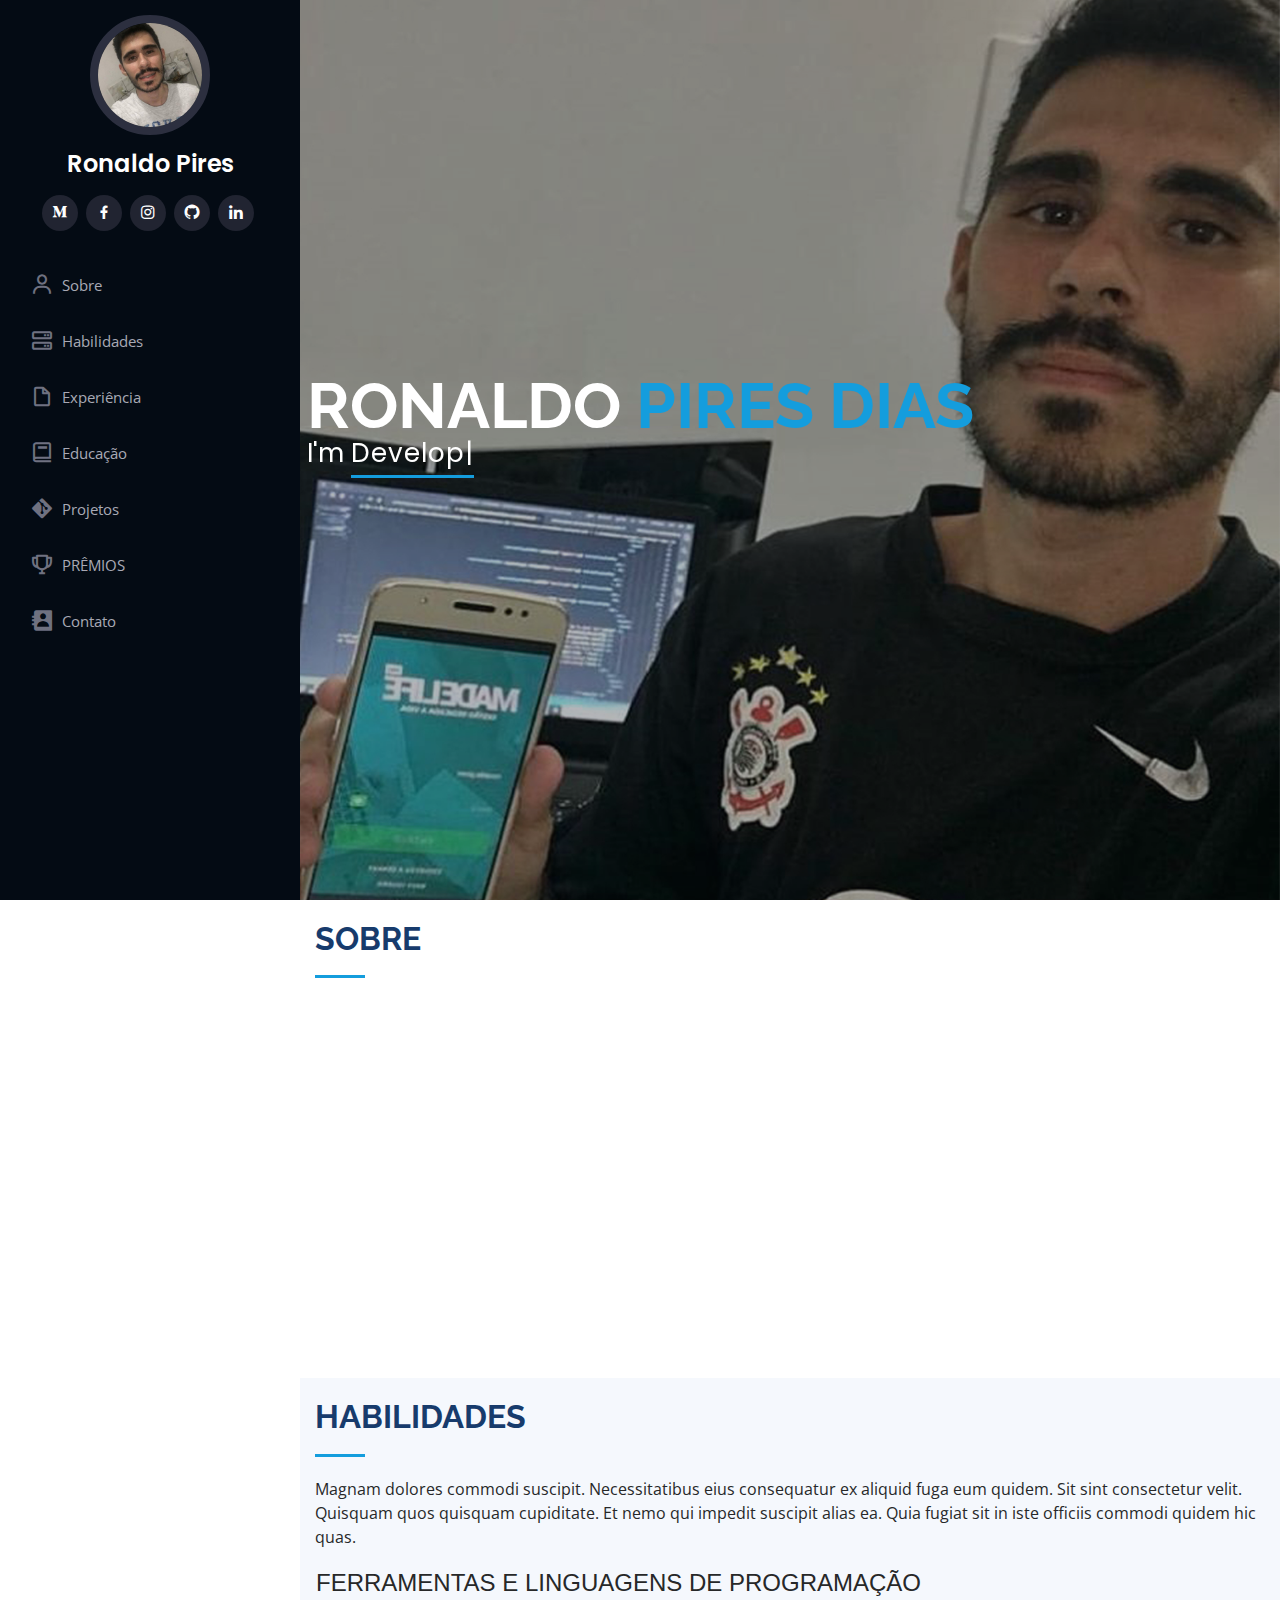
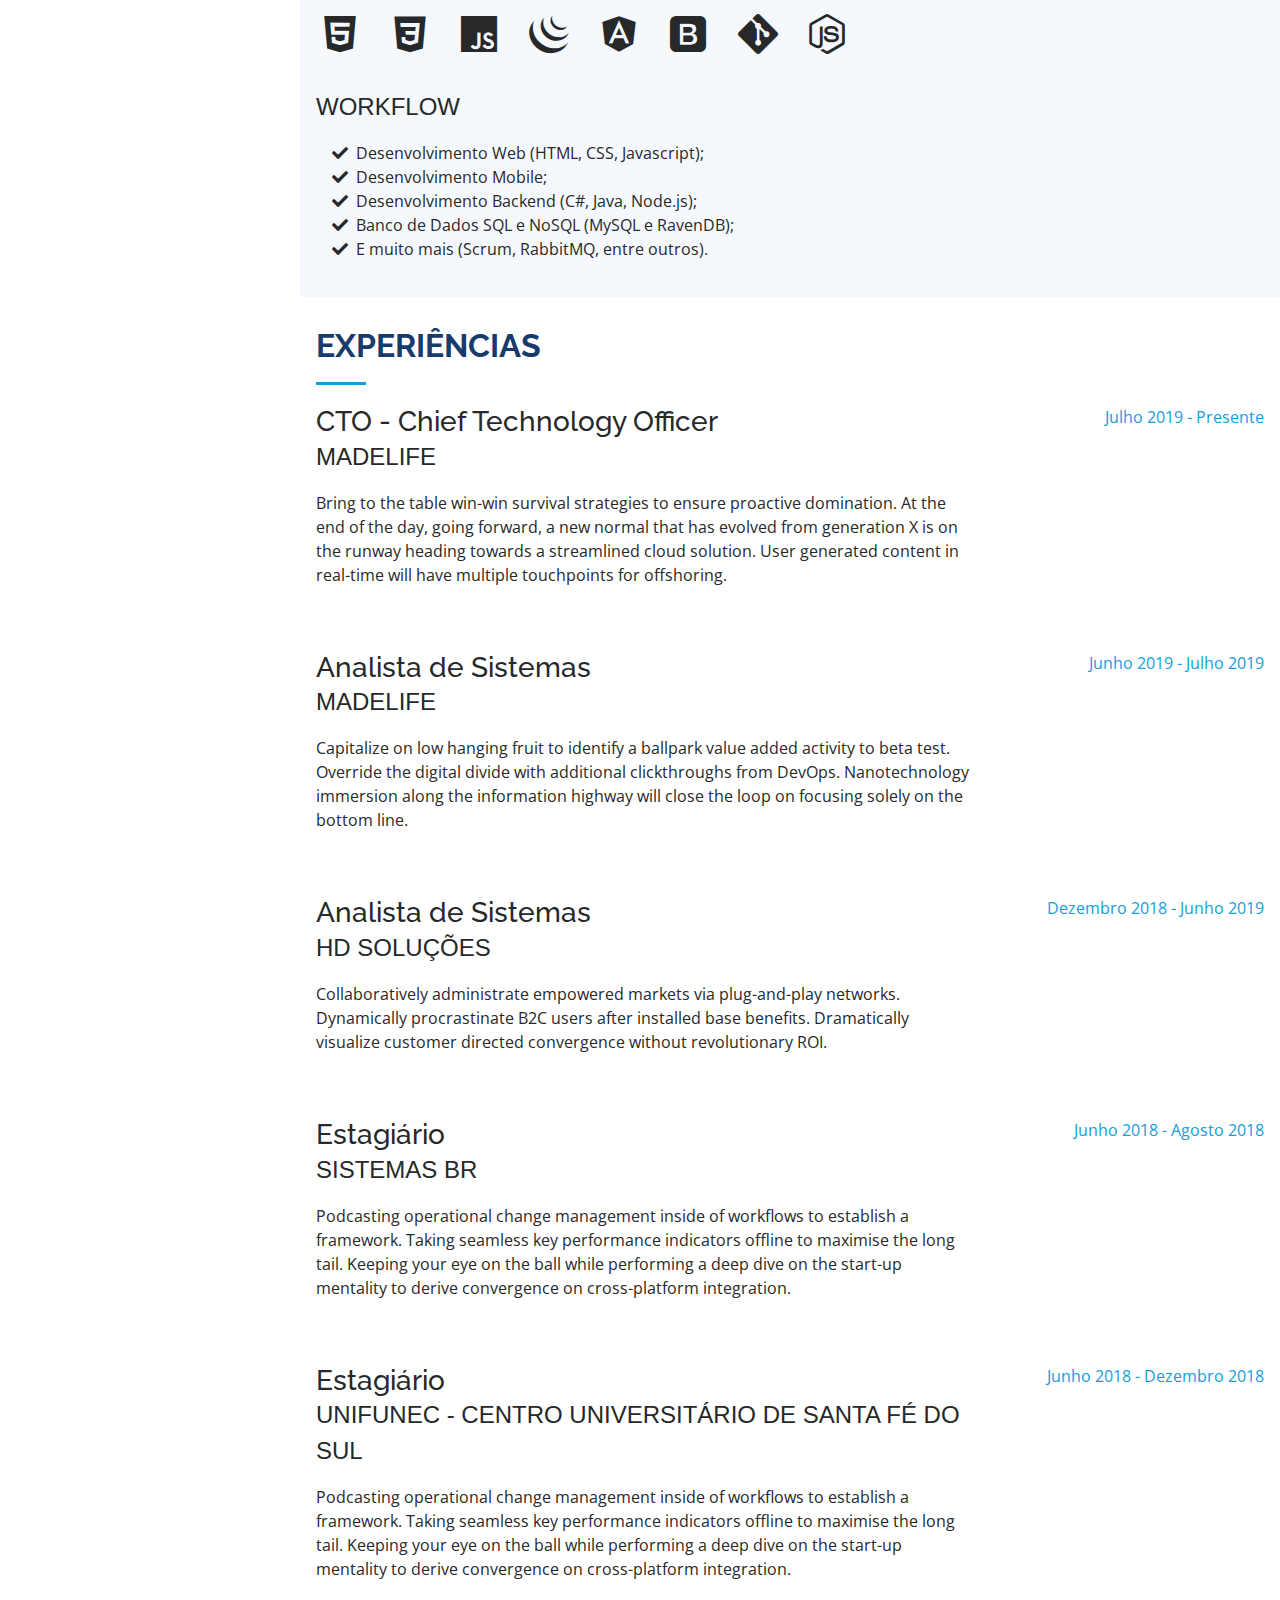
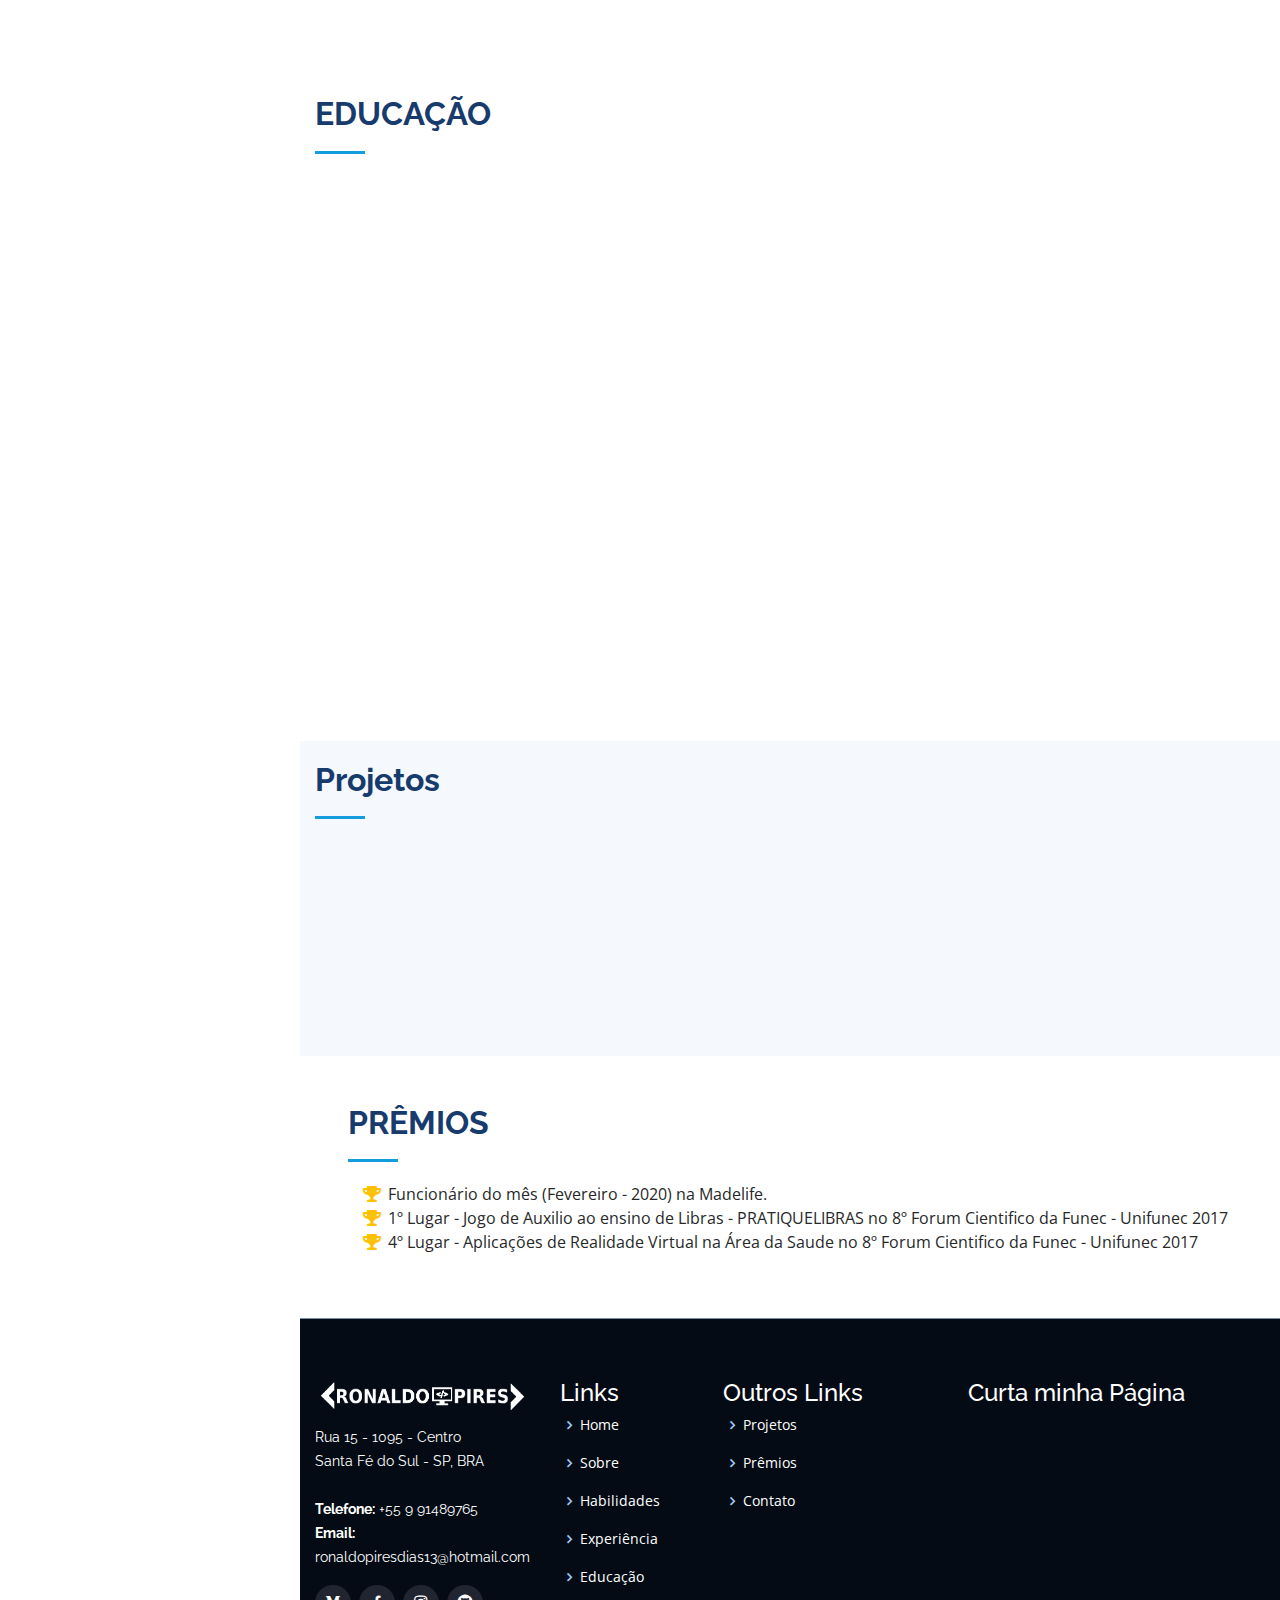
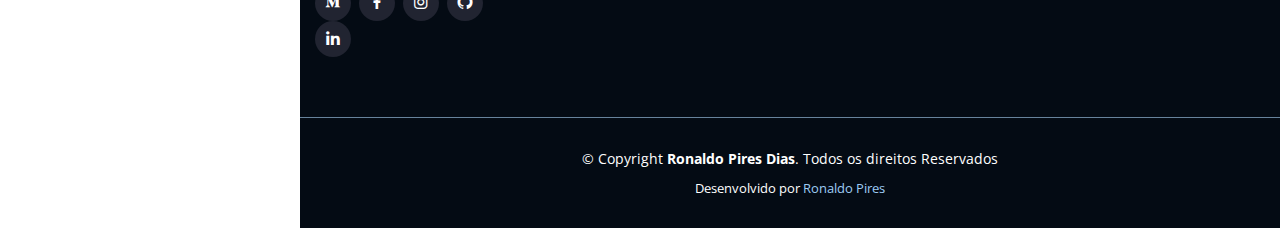
==== index.html @ 18f39ecc "melhorias" ====
<!DOCTYPE html>
<html lang="pt-BR">

<head>
  <meta charset="utf-8">
  <meta content="width=device-width, initial-scale=1.0" name="viewport">
  <title>Portfolio - Ronaldo Pires Dias</title>
  <meta content="Portfolio - Ronaldo Pires Dias" name="descriptison">
  <meta content="" name="keywords">
  <link href="img/favicon.png" rel="icon">
  <link href="img/apple-touch-icon.png" rel="apple-touch-icon">

  <link
    href="https://fonts.googleapis.com/css?family=Open+Sans:300,300i,400,400i,600,600i,700,700i|Raleway:300,300i,400,400i,500,500i,600,600i,700,700i|Poppins:300,300i,400,400i,500,500i,600,600i,700,700i"
    rel="stylesheet">

  <link href="vendor/bootstrap/css/bootstrap.min.css" rel="stylesheet">
  <link href="vendor/icofont/icofont.min.css" rel="stylesheet">
  <link href="vendor/boxicons/css/boxicons.min.css" rel="stylesheet">
  <link href="vendor/fontawesome-free/css/all.min.css" rel="stylesheet">
  <link href="vendor/venobox/venobox.css" rel="stylesheet">
  <link href="vendor/owl.carousel/owl.carousel.min.css" rel="stylesheet">
  <link href="vendor/aos/aos.css" rel="stylesheet">

  <link href="css/style.css" rel="stylesheet">

</head>

<body>
  <header id="header">
    <div class="d-flex flex-column">
      <div class="profile">
        <img src="img/img-perfil.jpg" alt="" class="img-fluid rounded-circle">
        <h1 class="text-light"><a href="index.html">Ronaldo Pires</a></h1>
        <div class="social-links mt-3 text-center">
          <a href="https://medium.com/@ronaldo.pires" target="_blank" class="twitter"><i class="bx bxl-medium"></i></a>
          <a href="https://www.facebook.com/ronaldo.piresdias.9" target="_blank" class="facebook"><i
              class="bx bxl-facebook"></i></a>
          <a href="https://www.instagram.com/ronaldopiresdias/" target="_blank" class="instagram"><i
              class="bx bxl-instagram"></i></a>
          <a href="https://github.com/ronaldopiresdias13" target="_blank" class="google-plus"><i
              class="bx bxl-github"></i></a>
          <a href="https://www.linkedin.com/in/ronaldo-pires-dias-813a94130" target="_blank" class="linkedin"><i
              class="bx bxl-linkedin"></i></a>
        </div>
      </div>
      <nav class="nav-menu">
        <ul>
          <li><a href="#about"><i class="bx bx-user"></i> <span>Sobre</span></a></li>
          <li><a href="#habilidades"><i class="bx bx-server"></i> Habilidades</a></li>
          <li><a href="#experiencia"><i class="bx bx-file-blank"></i> <span>Experiência</span></a></li>
          <li><a href="#educacao"><i class="bx bx-book"></i> Educação</a></li>
          <li><a href="#projetos"><i class="bx bxl-git"></i> Projetos</a></li>
          <li><a href="#premios"><i class="bx bx-trophy"></i> PRÊMIOS</a></li>
          <li><a href="#contato"><i class="bx bxs-contact"></i> Contato</a></li>
        </ul>
      </nav>
      <button type="button" class="mobile-nav-toggle d-xl-none"><i class="icofont-navigation-menu"></i></button>
    </div>
  </header>

  <div id="hero" class="resume-section d-flex flex-column justify-content-center align-items-center">
    <div class="hero-container" data-aos="fade-in">
      <h1 class="mb-0">RONALDO
        <span class="text-primary">PIRES DIAS</span>
      </h1>
      <p>I'm <span class="typed" data-typed-items="Developer, Freelancer, Fullstack, DBA, Developer Mobile"></span></p>
    </div>
  </div>

  <div id="main">
    <section id="about" class="about">
      <div class="container">

        <div class="section-title">
          <h2>SOBRE</h2>
        </div>
        <div class="row">
          <div class="col-lg-4" data-aos="fade-right">
            <img src="img/img-perfil.jpg" class="img-fluid" alt="">
          </div>
          <div class="col-lg-8 pt-4 pt-lg-0 content" data-aos="fade-left">
            <p class="font-italic">
              Lorem ipsum dolor sit amet, consectetur adipiscing elit, sed do eiusmod tempor incididunt ut labore et
              dolore
              magna aliqua.
            </p>
            <div class="row">
              <div class="col-lg-6">
                <ul>
                  <li><i class="icofont-rounded-right"></i> <strong>Nascimento:</strong> 13 de Agosto de 1997</li>
                  <li><i class="icofont-rounded-right"></i> <strong>Website:</strong> www.ronaldopiresdias.com</li>
                  <li><i class="icofont-rounded-right"></i> <strong>Telefone:</strong> +55 17 99148 9765</li>
                  <li><i class="icofont-rounded-right"></i> <strong>Cidade:</strong> Santa Fé do Sul - SP, Brasil</li>
                </ul>
              </div>
              <div class="col-lg-6">
                <ul>
                  <li><i class="icofont-rounded-right"></i> <strong>Idade:</strong> <span id="idade"></span></li>
                  <li><i class="icofont-rounded-right"></i> <strong>Degree:</strong> Master</li>
                  <li><i class="icofont-rounded-right"></i> <strong>E-mail:</strong> ronaldopires13@hotmail.com</li>
                  <li><i class="icofont-rounded-right"></i> <strong>Freelance:</strong> Available</li>
                </ul>
              </div>
            </div>
            <p>
              Officiis eligendi itaque labore et dolorum mollitia officiis optio vero. Quisquam sunt adipisci omnis et
              ut. Nulla accusantium dolor incidunt officia tempore. Et eius omnis.
              Cupiditate ut dicta maxime officiis quidem quia. Sed et consectetur qui quia repellendus itaque neque.
              Aliquid amet quidem ut quaerat cupiditate. Ab et eum qui repellendus omnis culpa magni laudantium dolores.
            </p>
          </div>
        </div>

      </div>
    </section>

    <section id="habilidades" class="skills section-bg">
      <div class="container">
        <div class="section-title">
          <h2>HABILIDADES</h2>
          <p>Magnam dolores commodi suscipit. Necessitatibus eius consequatur ex aliquid fuga eum quidem. Sit sint
            consectetur velit. Quisquam quos quisquam cupiditate. Et nemo qui impedit suscipit alias ea. Quia fugiat sit
            in iste officiis commodi quidem hic quas.</p>
        </div>
        <div class="row skills-content">
          <div class="resume-section p-3  d-flex align-items-center" id="skills">
            <div class="">
              <div class="subheading">Ferramentas e Linguagens de Programação</div>
              <ul class="list-inline dev-icons">
                <li class="list-inline-item">
                  <i class="bx bxl-html5"></i>
                </li>
                <li class="list-inline-item">
                  <i class="bx bxl-css3"></i>
                </li>
                <li class="list-inline-item">
                  <i class="bx bxl-javascript"></i>
                </li>
                <li class="list-inline-item">
                  <i class="bx bxl-jquery"></i>
                </li>
                <li class="list-inline-item">
                  <i class="bx bxl-angular"></i>
                </li>
                <li class="list-inline-item">
                  <i class="bx bxl-bootstrap"></i>
                </li>
                <li class="list-inline-item">
                  <i class="bx bxl-git"></i>
                </li>
                <li class="list-inline-item">
                  <i class="bx bxl-nodejs"></i>
                </li>
              </ul>

              <div class="subheading mb-3">Workflow</div>
              <ul class="fa-ul mb-0">
                <li>
                  <i class="fa-li fa fa-check"></i>
                  Desenvolvimento Web (HTML, CSS, Javascript);</li>
                <li>
                  <i class="fa-li fa fa-check"></i>
                  Desenvolvimento Mobile;</li>
                <li>
                  <i class="fa-li fa fa-check"></i>
                  Desenvolvimento Backend (C#, Java, Node.js);</li>
                <li>
                  <i class="fa-li fa fa-check"></i>
                  Banco de Dados SQL e NoSQL (MySQL e RavenDB);</li>
                <li>
                  <i class="fa-li fa fa-check"></i>
                  E muito mais (Scrum, RabbitMQ, entre outros).</li>
              </ul>
            </div>
          </div>
        </div>

      </div>
    </section>

    <section class=" resume-section p-3 d-flex justify-content-center" id="experiencia">
      <div class="w-100">
        <div class="section-title">
          <h2>EXPERIÊNCIAS</h2>
        </div>
        <div class="resume-item d-flex flex-column flex-md-row justify-content-between mb-5">
          <div class="resume-content">
            <h3 class="mb-0">CTO - Chief Technology Officer </h3>
            <div class="subheading mb-3">Madelife</div>
            <p>Bring to the table win-win survival strategies to ensure proactive domination. At the end of the day,
              going forward, a new normal that has evolved from generation X is on the runway heading towards a
              streamlined cloud solution. User generated content in real-time will have multiple touchpoints for
              offshoring.</p>
          </div>
          <div class="resume-date text-md-right">
            <span class="text-primary">Julho 2019 - Presente</span>
          </div>
        </div>
        <div class="resume-item d-flex flex-column flex-md-row justify-content-between mb-5">
          <div class="resume-content">
            <h3 class="mb-0">Analista de Sistemas</h3>
            <div class="subheading mb-3">Madelife</div>
            <p>Capitalize on low hanging fruit to identify a ballpark value added activity to beta test. Override the
              digital divide with additional clickthroughs from DevOps. Nanotechnology immersion along the information
              highway will close the loop on focusing solely on the bottom line.</p>
          </div>
          <div class="resume-date text-md-right">
            <span class="text-primary">Junho 2019 - Julho 2019</span>
          </div>
        </div>
        <div class="resume-item d-flex flex-column flex-md-row justify-content-between  mb-5">
          <div class="resume-content">
            <h3 class="mb-0">Analista de Sistemas</h3>
            <div class="subheading mb-3">HD Soluções</div>
            <p>Collaboratively administrate empowered markets via plug-and-play networks. Dynamically procrastinate B2C
              users after installed base benefits. Dramatically visualize customer directed convergence without
              revolutionary ROI.</p>
          </div>
          <div class="resume-date text-md-right">
            <span class="text-primary">Dezembro 2018 - Junho 2019</span>
          </div>
        </div>
        <div class="resume-item d-flex flex-column flex-md-row justify-content-between mb-5">
          <div class="resume-content">
            <h3 class="mb-0">Estagiário</h3>
            <div class="subheading mb-3">Sistemas BR</div>
            <p>Podcasting operational change management inside of workflows to establish a framework. Taking seamless
              key performance indicators offline to maximise the long tail. Keeping your eye on the ball while
              performing a deep dive on the start-up mentality to derive convergence on cross-platform integration.</p>
          </div>
          <div class="resume-date text-md-right">
            <span class="text-primary">Junho 2018 - Agosto 2018</span>
          </div>
        </div>
        <div class="resume-item d-flex flex-column flex-md-row justify-content-between mb-5">
          <div class="resume-content">
            <h3 class="mb-0">Estagiário</h3>
            <div class="subheading mb-3">Unifunec - Centro Universitário de Santa Fé do Sul</div>
            <p>Podcasting operational change management inside of workflows to establish a framework. Taking seamless
              key performance indicators offline to maximise the long tail. Keeping your eye on the ball while
              performing a deep dive on the start-up mentality to derive convergence on cross-platform integration.</p>
          </div>
          <div class="resume-date text-md-right">
            <span class="text-primary">Junho 2018 - Dezembro 2018</span>
          </div>
        </div>
      </div>
    </section>

    <section id="educacao" class="resume">
      <div class="container">

        <div class="section-title">
          <h2>EDUCAÇÃO</h2>
        </div>
        <div class="row">
          <div class="col-lg-12" data-aos="fade-up">
            <div class="resume-item">
              <h4>Pós-Graduação em Desenvolvimento de Software para Web.</h4>
              <h5>2020 - 2021</h5>
              <p><em>Unifunec - Centro Universitário de Santa Fé do Sul.</em></p>
              <p>Quia nobis sequi est occaecati aut. Repudiandae et iusto quae reiciendis et quis Eius vel ratione eius
                unde vitae rerum voluptates asperiores voluptatem Earum molestiae consequatur neque etlon sader mart
                dila</p>
            </div>
            <div class="resume-item">
              <h4>Graduação em Técnologia em Análise e Desenvolvimento de Sistemas</h4>
              <h5>2016 - 2018</h5>
              <p><em>Unifunec - Centro Universitário de Santa Fé do Sul.</em></p>
              <p>Quia nobis sequi est occaecati aut. Repudiandae et iusto quae reiciendis et quis Eius vel ratione eius
                unde vitae rerum voluptates asperiores voluptatem Earum molestiae consequatur neque etlon sader mart
                dila</p>
            </div>
            <div class="resume-item">
              <h4>Ensino Médio</h4>
              <h5>2012 - 2014</h5>
              <p><em>Escola Estadual Jorge Amado</em></p>
              <p>Qui deserunt veniam. Et sed aliquam labore tempore sed quisquam iusto autem sit. Ea vero voluptatum qui
                ut dignissimos deleniti nerada porti sand markend</p>
            </div>
          </div>
          <!-- <div class="col-lg-6" data-aos="fade-up" data-aos-delay="100">
            <h3 class="resume-title">Professional Experience</h3>
            <div class="resume-item">
              <h4>Senior graphic design specialist</h4>
              <h5>2019 - Present</h5>
              <p><em>Experion, New York, NY </em></p>
              <ul>
                <li>Lead in the design, development, and implementation of the graphic, layout, and production
                  communication materials</li>
                <li>Delegate tasks to the 7 members of the design team and provide counsel on all aspects of the
                  project. </li>
                <li>Supervise the assessment of all graphic materials in order to ensure quality and accuracy of the
                  design</li>
                <li>Oversee the efficient use of production project budgets ranging from $2,000 - $25,000</li>
              </ul>
            </div>
            <div class="resume-item">
              <h4>Graphic design specialist</h4>
              <h5>2017 - 2018</h5>
              <p><em>Stepping Stone Advertising, New York, NY</em></p>
              <ul>
                <li>Developed numerous marketing programs (logos, brochures,infographics, presentations, and
                  advertisements).</li>
                <li>Managed up to 5 projects or tasks at a given time while under pressure</li>
                <li>Recommended and consulted with clients on the most appropriate graphic design</li>
                <li>Created 4+ design presentations and proposals a month for clients and account managers</li>
              </ul>
            </div>
          </div> -->
        </div>
      </div>
    </section>

    <section id="projetos" class="portfolio section-bg">
      <div class="container">
        <div class="section-title">
          <h2>Projetos</h2>
        </div>
        <div class="row portfolio-container" data-aos="fade-up" data-aos-delay="100">
          <div class="col-lg-4 col-md-6 portfolio-item filter-app">
            <div class="portfolio-wrap">
              <img src="img/portfolio/projeto-1.jpg" class="img-fluid" alt="">
              <div class="portfolio-links">
                <a href="img/portfolio/projeto-1.jpg" data-gall="portfolioGallery" class="venobox" title="Projeto 1"><i
                    class="bx bx-plus"></i></a>
                <a href="projetos/cartao-credito/index.html" title="More Details"><i class="bx bx-link"></i></a>
              </div>
            </div>
          </div>
        </div>
      </div>
    </section>

    <section id="premios" class="resume p-3 p-lg-5 d-flex align-items-center">
      <div class="w-100">
        <div class="section-title">
          <h2>PRÊMIOS</h2>
        </div>
        <ul class="fa-ul">
          <li>
            <i class="fa-li fa fa-trophy text-warning"></i>
            Funcionário do mês (Fevereiro - 2020) na Madelife.</li>
          <li>
            <i class="fa-li fa fa-trophy text-warning"></i>
            1º Lugar - Jogo de Auxilio ao ensino de Libras - PRATIQUELIBRAS no 8º Forum Cientifico da Funec - Unifunec
            2017</li>
          <li>
            <i class="fa-li fa fa-trophy text-warning"></i>
            4º Lugar - Aplicações de Realidade Virtual na Área da Saude no 8º Forum Cientifico da Funec - Unifunec 2017
          </li>
        </ul>
      </div>
    </section>

    <footer id="footer">
      <div class="footer-top">
        <div class="container">
          <div class="row">
            <div class="col-lg-3 col-md-6 footer-info">
              <img src="img/logo-contorno.png" alt="Logo Ronaldo Pires">
              <p>
                Rua 15 - 1095 - Centro <br>
                Santa Fé do Sul - SP, BRA<br><br>
                <strong>Telefone:</strong> +55 9 91489765<br>
                <strong>Email:</strong> ronaldopiresdias13@hotmail.com<br>
              </p>
              <div class="social-links mt-3">
                <a href="https://medium.com/@ronaldo.pires" target="_blank" class="twitter"><i
                    class="bx bxl-medium"></i></a>
                <a href="https://www.facebook.com/ronaldo.piresdias.9" target="_blank" class="facebook"><i
                    class="bx bxl-facebook"></i></a>
                <a href="https://www.instagram.com/ronaldopiresdias/" target="_blank" class="instagram"><i
                    class="bx bxl-instagram"></i></a>
                <a href="https://github.com/ronaldopiresdias13" target="_blank" class="google-plus"><i
                    class="bx bxl-github"></i></a>
                <a href="https://www.linkedin.com/in/ronaldo-pires-dias-813a94130" target="_blank" class="linkedin"><i
                    class="bx bxl-linkedin"></i></a>
              </div>
            </div>
            <div class="col-lg-2 col-md-6 footer-links">
              <h4>Links</h4>
              <ul>
                <li><i class="bx bx-chevron-right"></i> <a href="#">Home</a></li>
                <li><i class="bx bx-chevron-right"></i> <a href="#">Sobre</a></li>
                <li><i class="bx bx-chevron-right"></i> <a href="#">Habilidades</a></li>
                <li><i class="bx bx-chevron-right"></i> <a href="#">Experiência</a></li>
                <li><i class="bx bx-chevron-right"></i> <a href="#">Educação</a></li>
              </ul>
            </div>
            <div class="col-lg-3 col-md-6 footer-links">
              <h4>Outros Links</h4>
              <ul>
                <li><i class="bx bx-chevron-right"></i> <a href="#">Projetos</a></li>
                <li><i class="bx bx-chevron-right"></i> <a href="#">Prêmios</a></li>
                <li><i class="bx bx-chevron-right"></i> <a href="#">Contato</a></li>
                <!-- <li><i class="bx bx-chevron-right"></i> <a href="#">Marketing</a></li>
                <li><i class="bx bx-chevron-right"></i> <a href="#">Graphic Design</a></li> -->
              </ul>
            </div>

            <div class="col-lg-4 col-md-6 footer-newsletter">
              <h4>Curta minha Página</h4>
              <iframe src="https://www.facebook.com/plugins/page.php?href=https%3A%2F%2Fwww.facebook.com%2Fropiresdiasoficial%2F&tabs&width=340&height=230&small_header=false&adapt_container_width=true&hide_cover=false&show_facepile=true&appId" width="100%" height="230" style="border:none;overflow:hidden" scrolling="no" frameborder="0" allowTransparency="true" allow="encrypted-media"></iframe>
            </div>

          </div>
        </div>
      </div>

      <div class="container">
        <div class="copyright">
          &copy; Copyright <strong><span>Ronaldo Pires Dias</span></strong>. Todos os direitos Reservados
        </div>
        <div class="credits">

          Desenvolvido por <a href="https://www.facebook.com/ropiresdiasoficial">Ronaldo Pires</a>
        </div>
      </div>
    </footer>
  </div>

  <a href="#" class="back-to-top"><i class="icofont-simple-up"></i></a>
  <div id="fb-root"></div>
  <script async defer crossorigin="anonymous"
    src="https://connect.facebook.net/pt_BR/sdk.js#xfbml=1&version=v6.0"></script>
  <script src="vendor/jquery/jquery.min.js"></script>
  <script src="vendor/bootstrap/js/bootstrap.bundle.min.js"></script>
  <script src="vendor/jquery.easing/jquery.easing.min.js"></script>
  <script src="vendor/waypoints/jquery.waypoints.min.js"></script>
  <script src="vendor/counterup/counterup.min.js"></script>
  <script src="vendor/isotope-layout/isotope.pkgd.min.js"></script>
  <script src="vendor/venobox/venobox.min.js"></script>
  <script src="vendor/owl.carousel/owl.carousel.min.js"></script>
  <script src="vendor/typed.js/typed.min.js"></script>
  <script src="vendor/aos/aos.js"></script>


  <script src="js/main.js"></script>

</body>

</html>
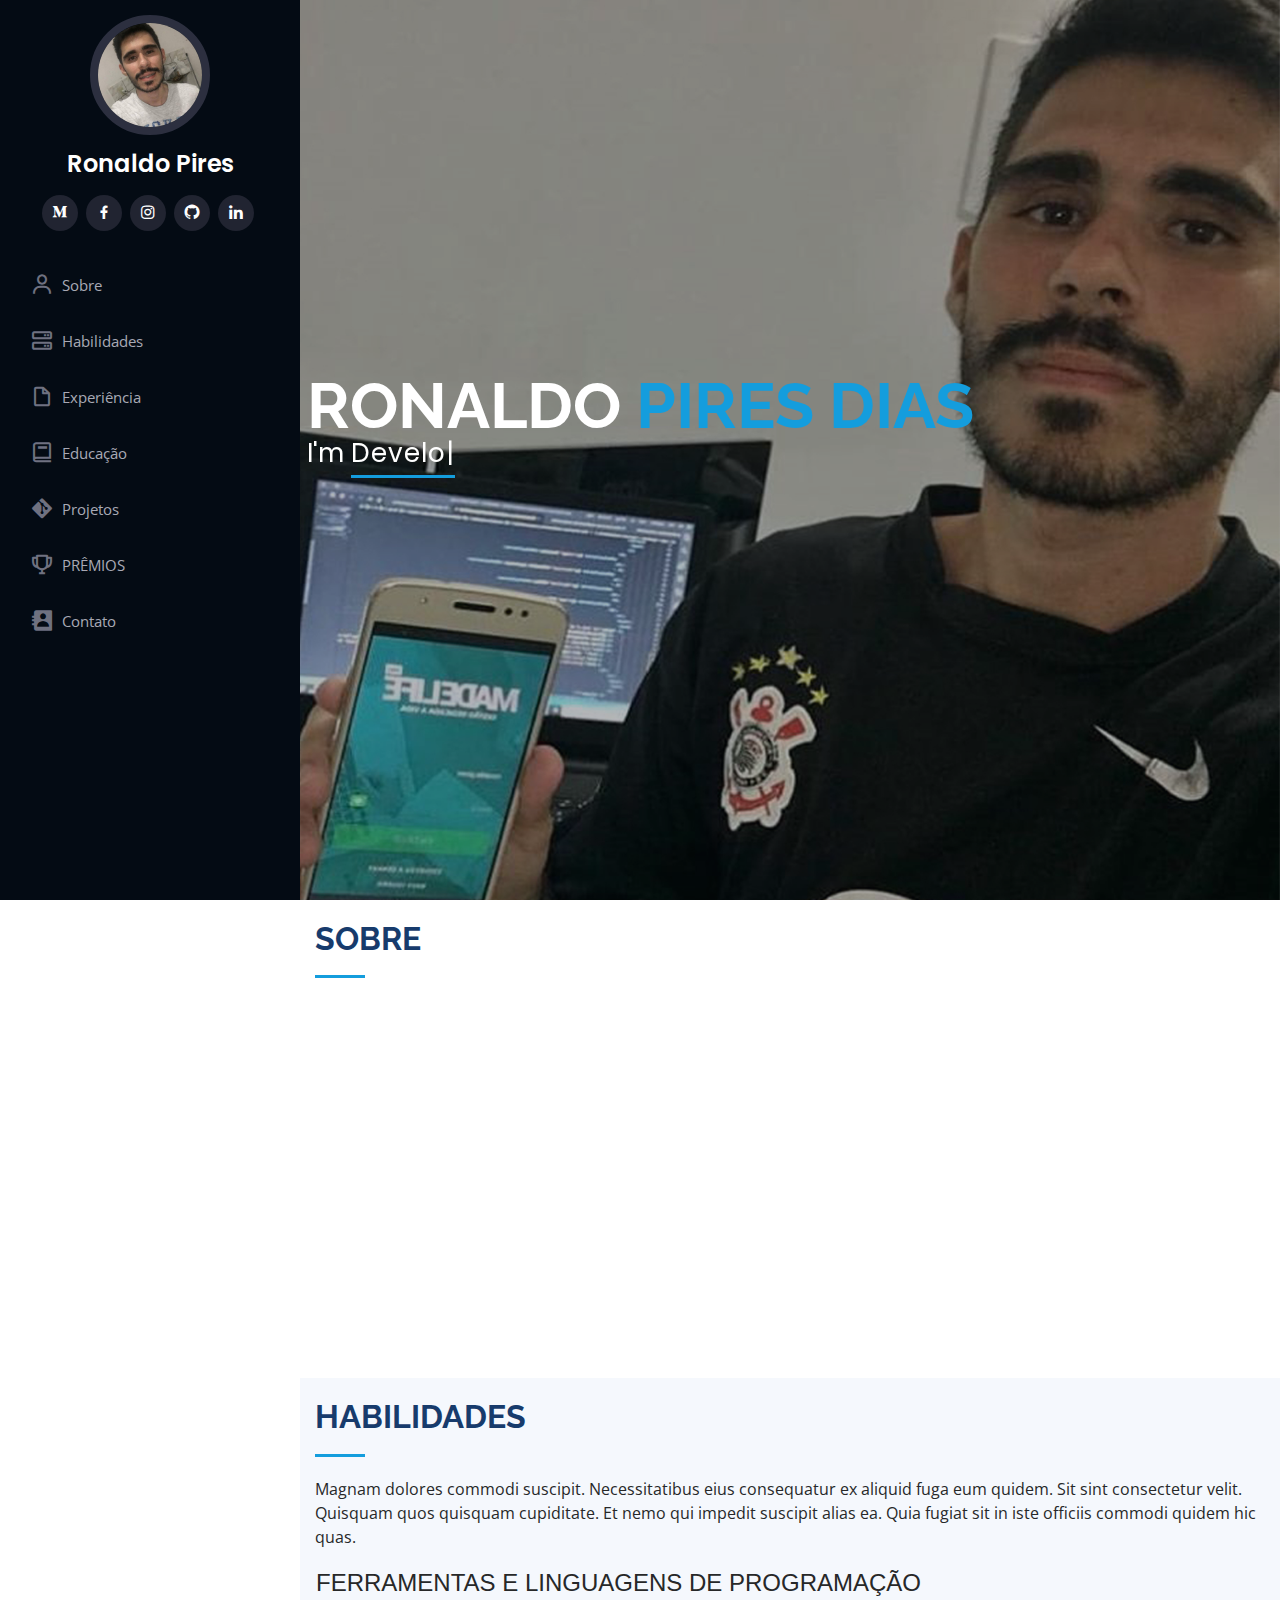
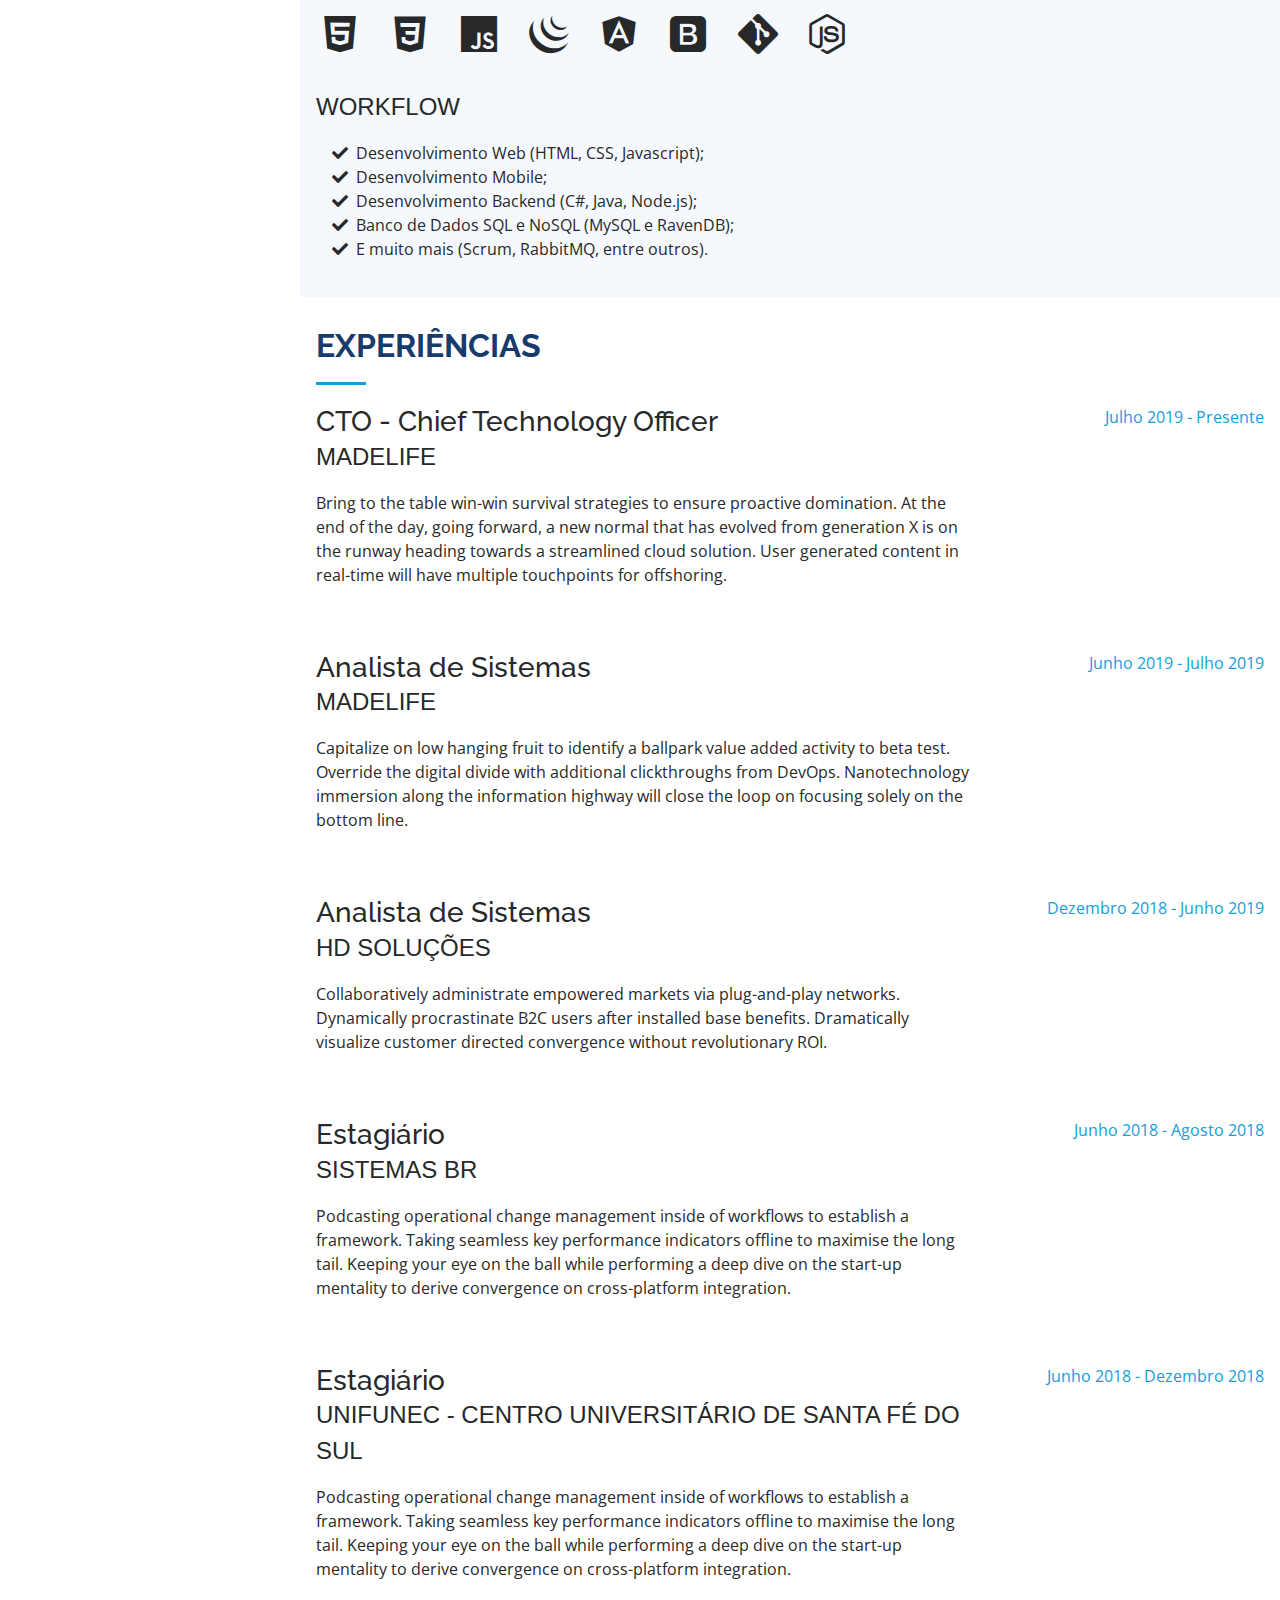
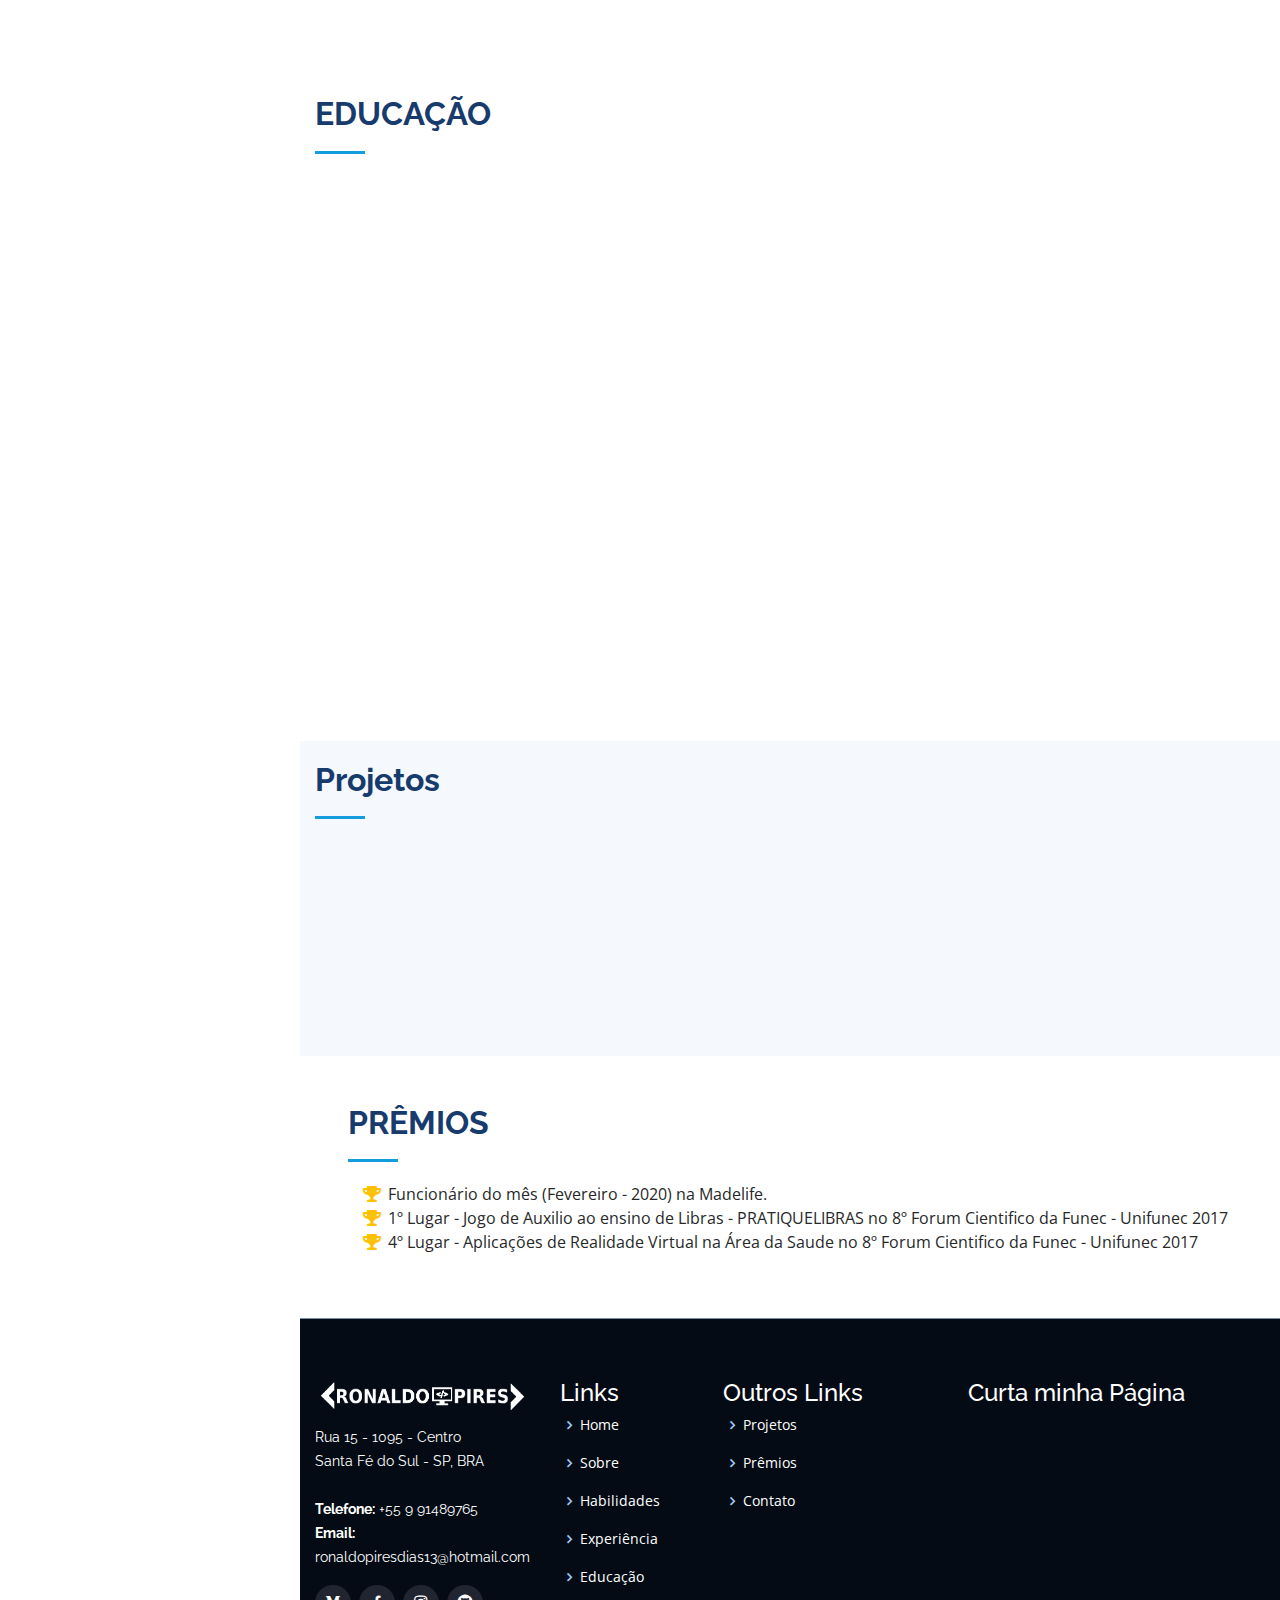
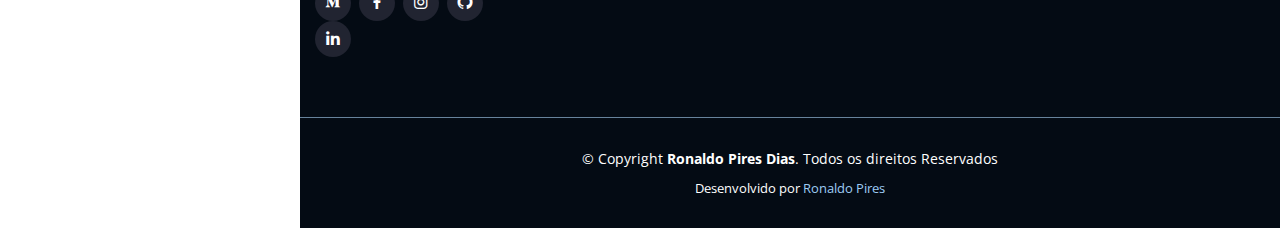
==== commit 191b636b: "atualizações" ====
--- a/index.html
+++ b/index.html
@@ -427,7 +427,6 @@
     src="https://connect.facebook.net/pt_BR/sdk.js#xfbml=1&version=v6.0"></script>
   <script src="vendor/jquery/jquery.min.js"></script>
   <script src="vendor/bootstrap/js/bootstrap.bundle.min.js"></script>
-  <script src="vendor/jquery.easing/jquery.easing.min.js"></script>
   <script src="vendor/waypoints/jquery.waypoints.min.js"></script>
   <script src="vendor/counterup/counterup.min.js"></script>
   <script src="vendor/isotope-layout/isotope.pkgd.min.js"></script>
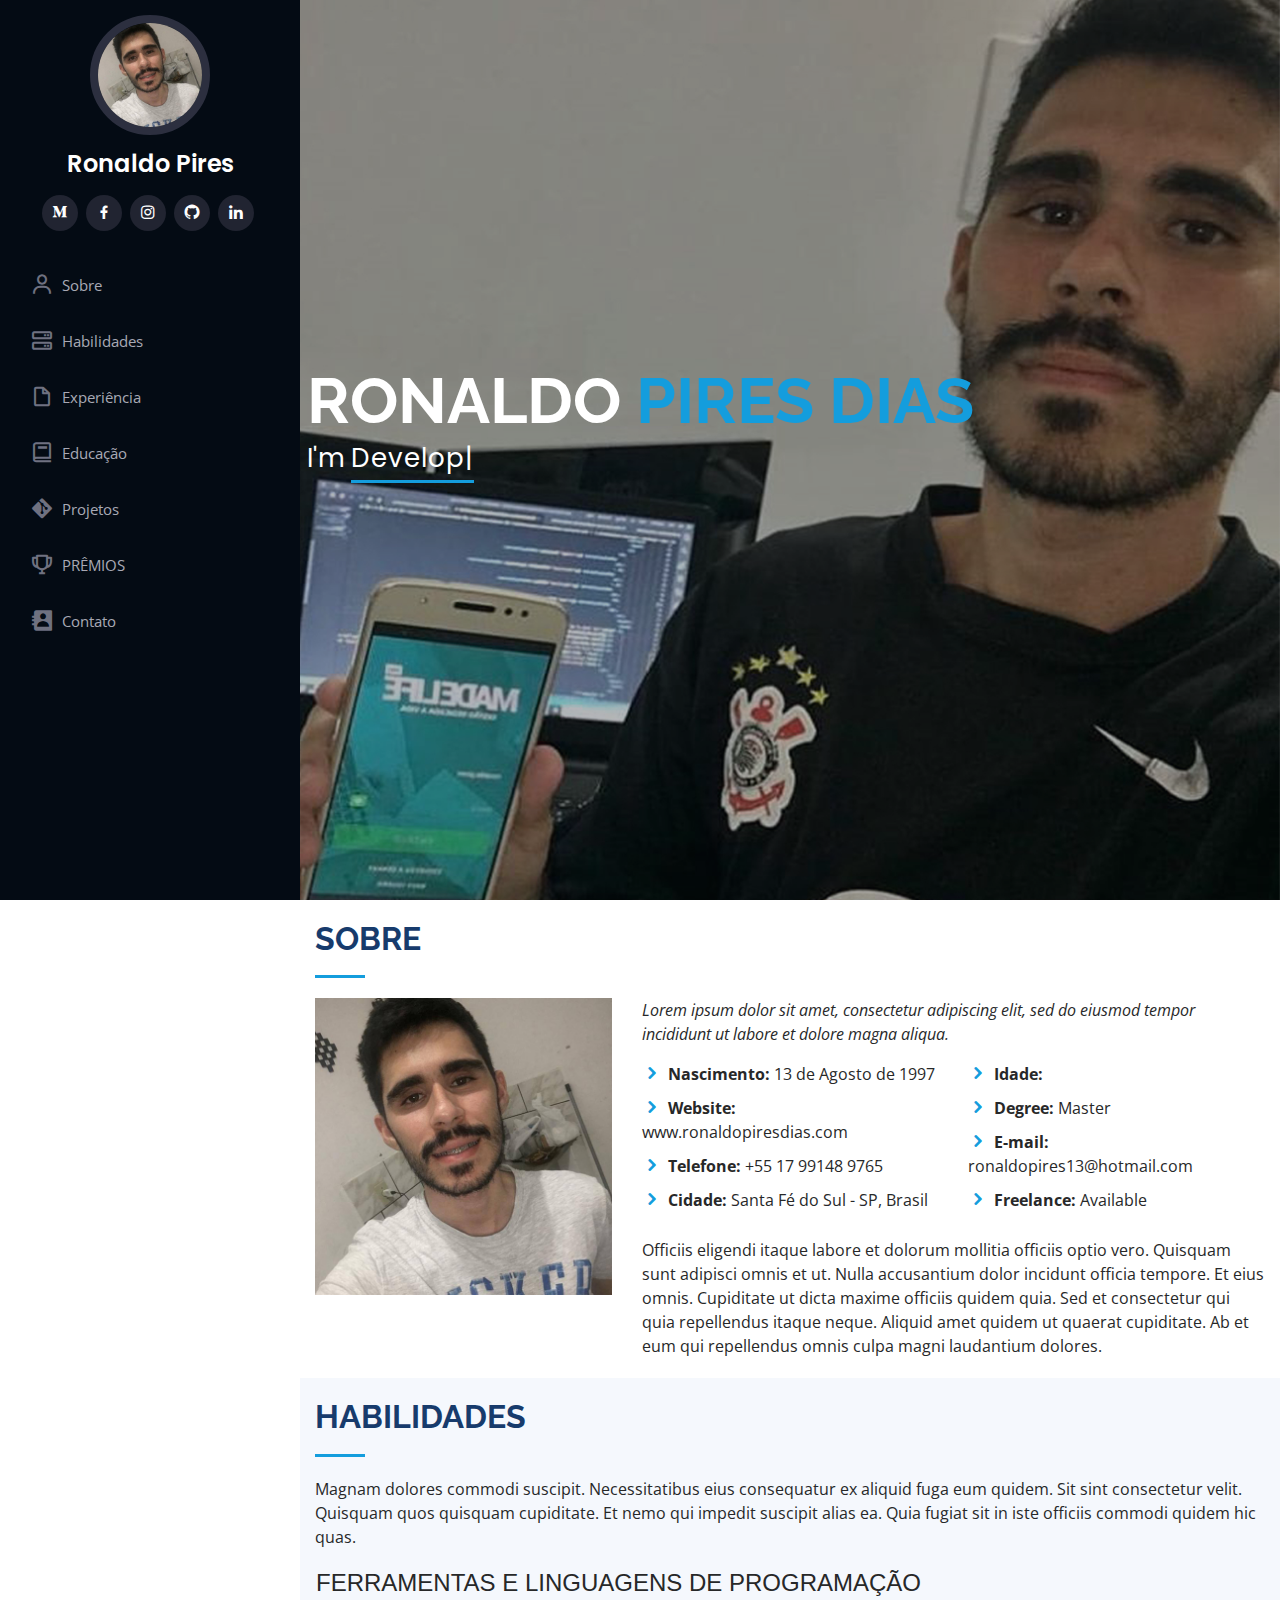
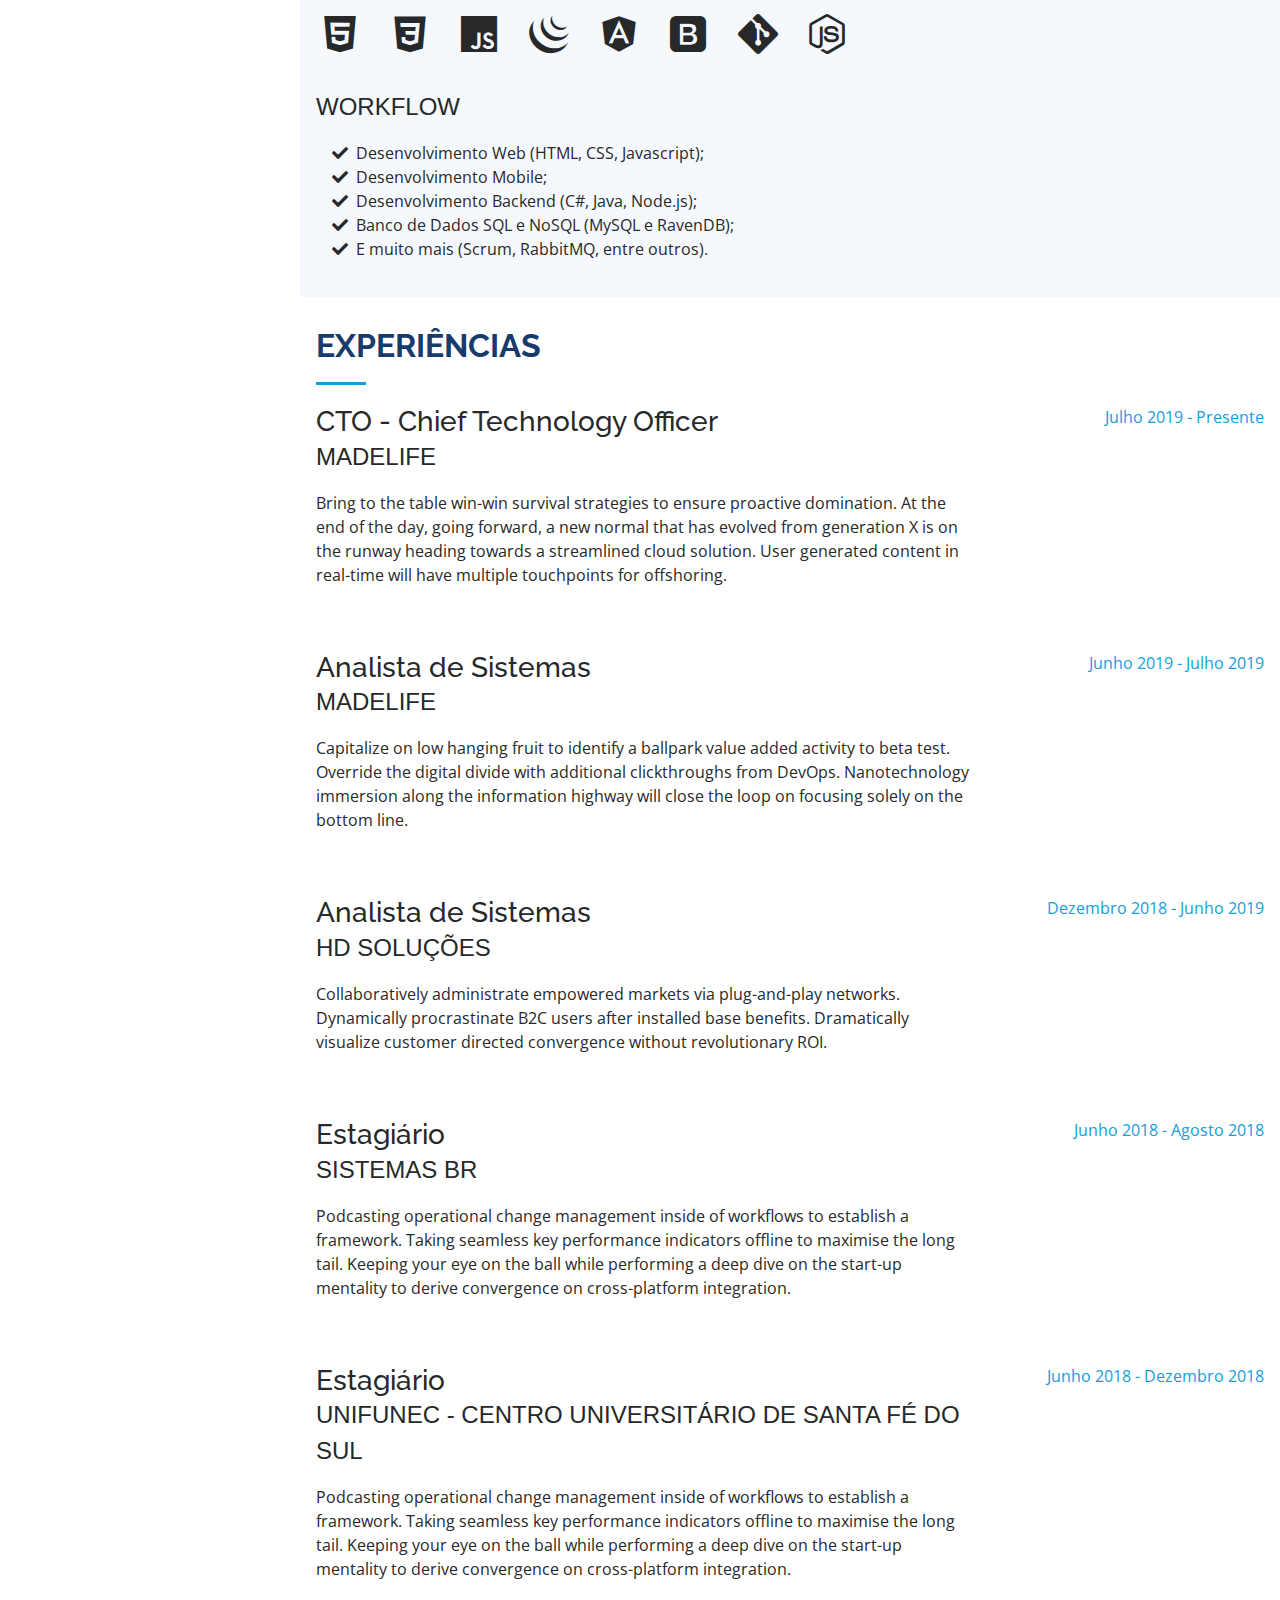
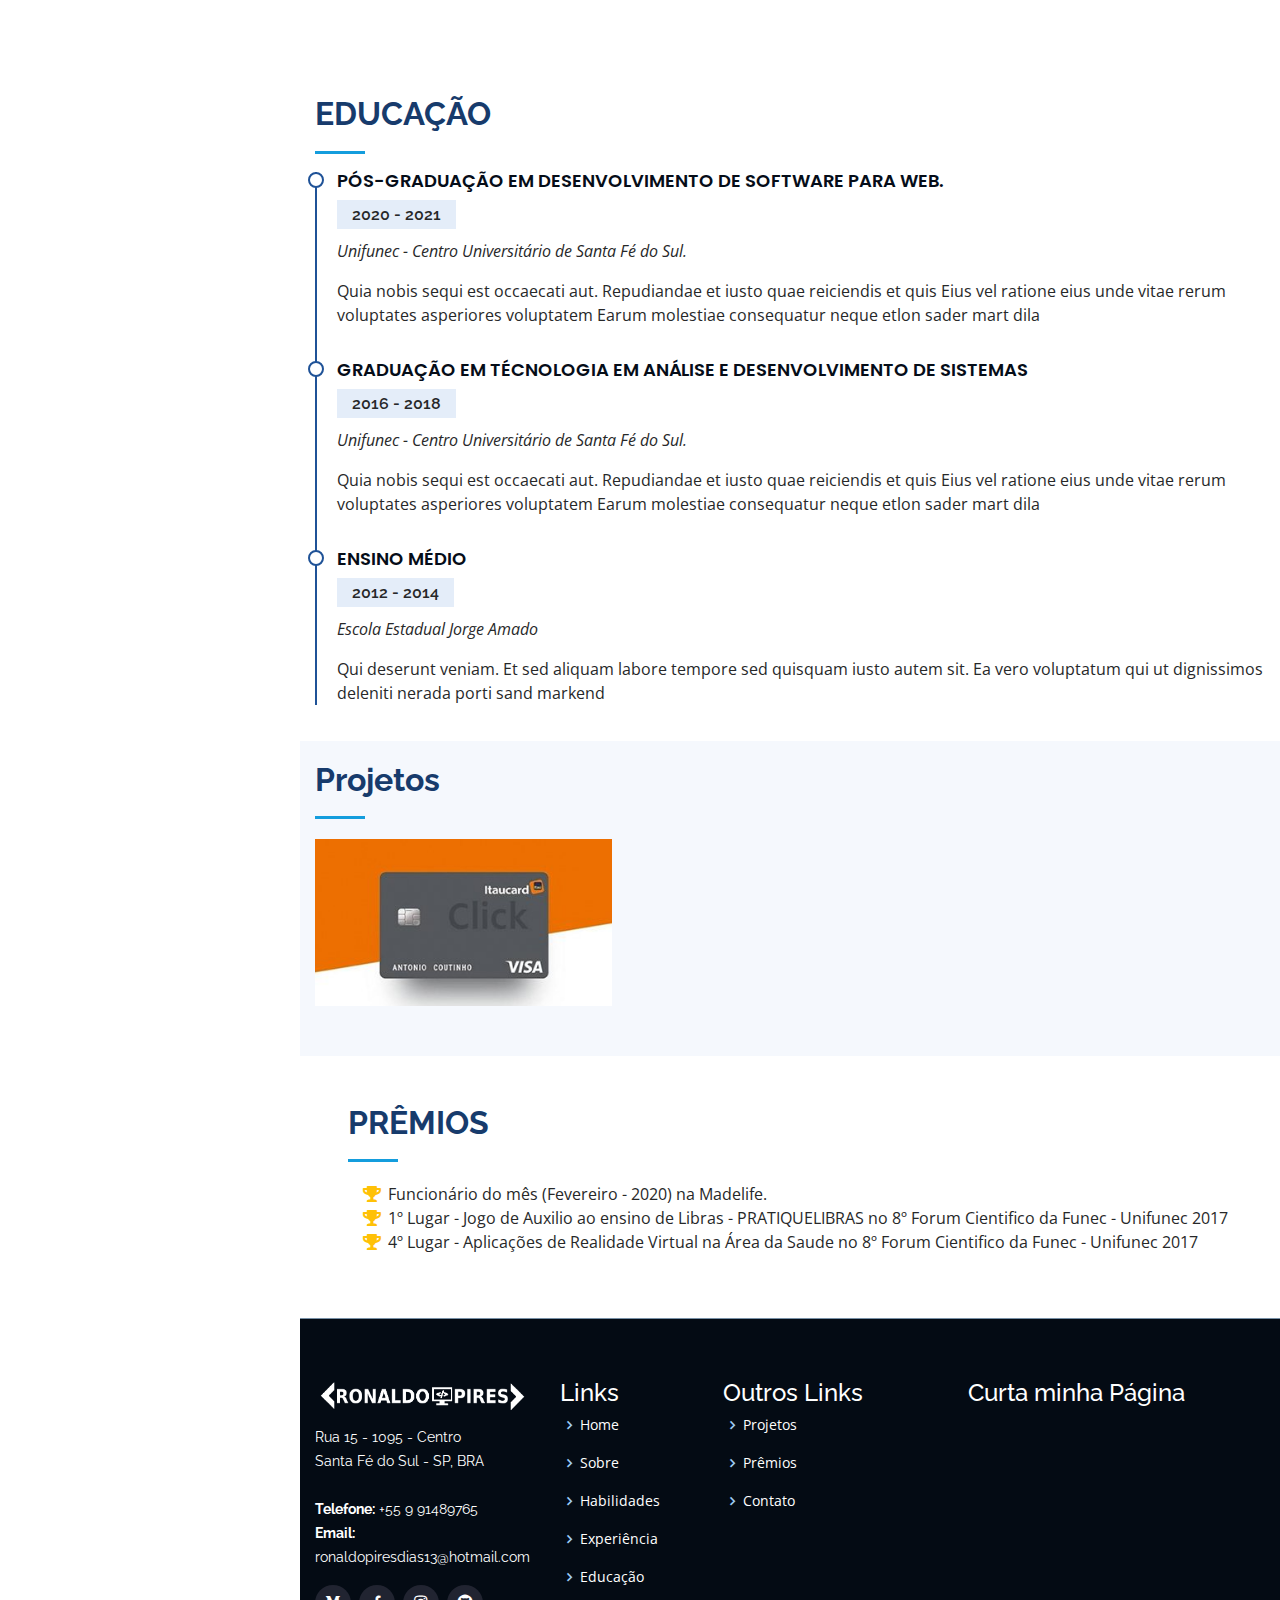
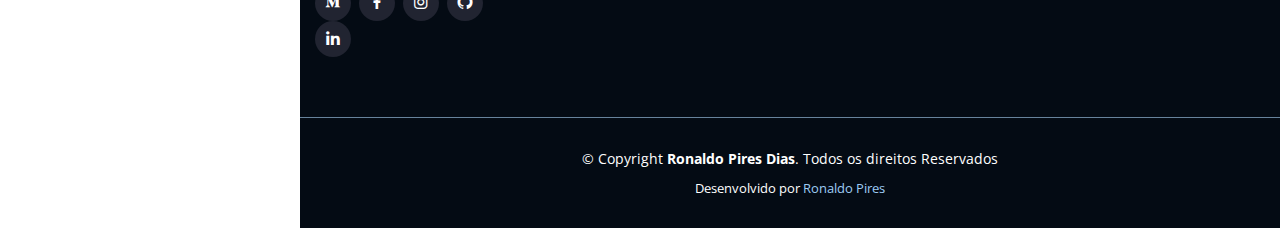
==== commit 669a19cb: "melhorias" ====
--- a/index.html
+++ b/index.html
@@ -20,7 +20,6 @@
   <link href="vendor/fontawesome-free/css/all.min.css" rel="stylesheet">
   <link href="vendor/venobox/venobox.css" rel="stylesheet">
   <link href="vendor/owl.carousel/owl.carousel.min.css" rel="stylesheet">
-  <link href="vendor/aos/aos.css" rel="stylesheet">
 
   <link href="css/style.css" rel="stylesheet">
 
@@ -60,8 +59,8 @@
   </header>
 
   <div id="hero" class="resume-section d-flex flex-column justify-content-center align-items-center">
-    <div class="hero-container" data-aos="fade-in">
-      <h1 class="mb-0">RONALDO
+    <div class="hero-container">
+      <h1 class="">RONALDO
         <span class="text-primary">PIRES DIAS</span>
       </h1>
       <p>I'm <span class="typed" data-typed-items="Developer, Freelancer, Fullstack, DBA, Developer Mobile"></span></p>
@@ -76,10 +75,10 @@
           <h2>SOBRE</h2>
         </div>
         <div class="row">
-          <div class="col-lg-4" data-aos="fade-right">
+          <div class="col-lg-4">
             <img src="img/img-perfil.jpg" class="img-fluid" alt="">
           </div>
-          <div class="col-lg-8 pt-4 pt-lg-0 content" data-aos="fade-left">
+          <div class="col-lg-8 pt-4 pt-lg-0 content">
             <p class="font-italic">
               Lorem ipsum dolor sit amet, consectetur adipiscing elit, sed do eiusmod tempor incididunt ut labore et
               dolore
@@ -255,7 +254,7 @@
           <h2>EDUCAÇÃO</h2>
         </div>
         <div class="row">
-          <div class="col-lg-12" data-aos="fade-up">
+          <div class="col-lg-12">
             <div class="resume-item">
               <h4>Pós-Graduação em Desenvolvimento de Software para Web.</h4>
               <h5>2020 - 2021</h5>
@@ -280,35 +279,6 @@
                 ut dignissimos deleniti nerada porti sand markend</p>
             </div>
           </div>
-          <!-- <div class="col-lg-6" data-aos="fade-up" data-aos-delay="100">
-            <h3 class="resume-title">Professional Experience</h3>
-            <div class="resume-item">
-              <h4>Senior graphic design specialist</h4>
-              <h5>2019 - Present</h5>
-              <p><em>Experion, New York, NY </em></p>
-              <ul>
-                <li>Lead in the design, development, and implementation of the graphic, layout, and production
-                  communication materials</li>
-                <li>Delegate tasks to the 7 members of the design team and provide counsel on all aspects of the
-                  project. </li>
-                <li>Supervise the assessment of all graphic materials in order to ensure quality and accuracy of the
-                  design</li>
-                <li>Oversee the efficient use of production project budgets ranging from $2,000 - $25,000</li>
-              </ul>
-            </div>
-            <div class="resume-item">
-              <h4>Graphic design specialist</h4>
-              <h5>2017 - 2018</h5>
-              <p><em>Stepping Stone Advertising, New York, NY</em></p>
-              <ul>
-                <li>Developed numerous marketing programs (logos, brochures,infographics, presentations, and
-                  advertisements).</li>
-                <li>Managed up to 5 projects or tasks at a given time while under pressure</li>
-                <li>Recommended and consulted with clients on the most appropriate graphic design</li>
-                <li>Created 4+ design presentations and proposals a month for clients and account managers</li>
-              </ul>
-            </div>
-          </div> -->
         </div>
       </div>
     </section>
@@ -318,7 +288,7 @@
         <div class="section-title">
           <h2>Projetos</h2>
         </div>
-        <div class="row portfolio-container" data-aos="fade-up" data-aos-delay="100">
+        <div class="row portfolio-container">
           <div class="col-lg-4 col-md-6 portfolio-item filter-app">
             <div class="portfolio-wrap">
               <img src="img/portfolio/projeto-1.jpg" class="img-fluid" alt="">
@@ -395,14 +365,15 @@
                 <li><i class="bx bx-chevron-right"></i> <a href="#">Projetos</a></li>
                 <li><i class="bx bx-chevron-right"></i> <a href="#">Prêmios</a></li>
                 <li><i class="bx bx-chevron-right"></i> <a href="#">Contato</a></li>
-                <!-- <li><i class="bx bx-chevron-right"></i> <a href="#">Marketing</a></li>
-                <li><i class="bx bx-chevron-right"></i> <a href="#">Graphic Design</a></li> -->
               </ul>
             </div>
 
             <div class="col-lg-4 col-md-6 footer-newsletter">
               <h4>Curta minha Página</h4>
-              <iframe src="https://www.facebook.com/plugins/page.php?href=https%3A%2F%2Fwww.facebook.com%2Fropiresdiasoficial%2F&tabs&width=340&height=230&small_header=false&adapt_container_width=true&hide_cover=false&show_facepile=true&appId" width="100%" height="230" style="border:none;overflow:hidden" scrolling="no" frameborder="0" allowTransparency="true" allow="encrypted-media"></iframe>
+              <iframe
+                src="https://www.facebook.com/plugins/page.php?href=https%3A%2F%2Fwww.facebook.com%2Fropiresdiasoficial%2F&tabs&width=340&height=230&small_header=false&adapt_container_width=true&hide_cover=false&show_facepile=true&appId"
+                width="100%" height="230" style="border:none;overflow:hidden" scrolling="no" frameborder="0"
+                allowTransparency="true" allow="encrypted-media"></iframe>
             </div>
 
           </div>
@@ -433,11 +404,7 @@
   <script src="vendor/venobox/venobox.min.js"></script>
   <script src="vendor/owl.carousel/owl.carousel.min.js"></script>
   <script src="vendor/typed.js/typed.min.js"></script>
-  <script src="vendor/aos/aos.js"></script>
-
-
   <script src="js/main.js"></script>
-
 </body>
 
 </html>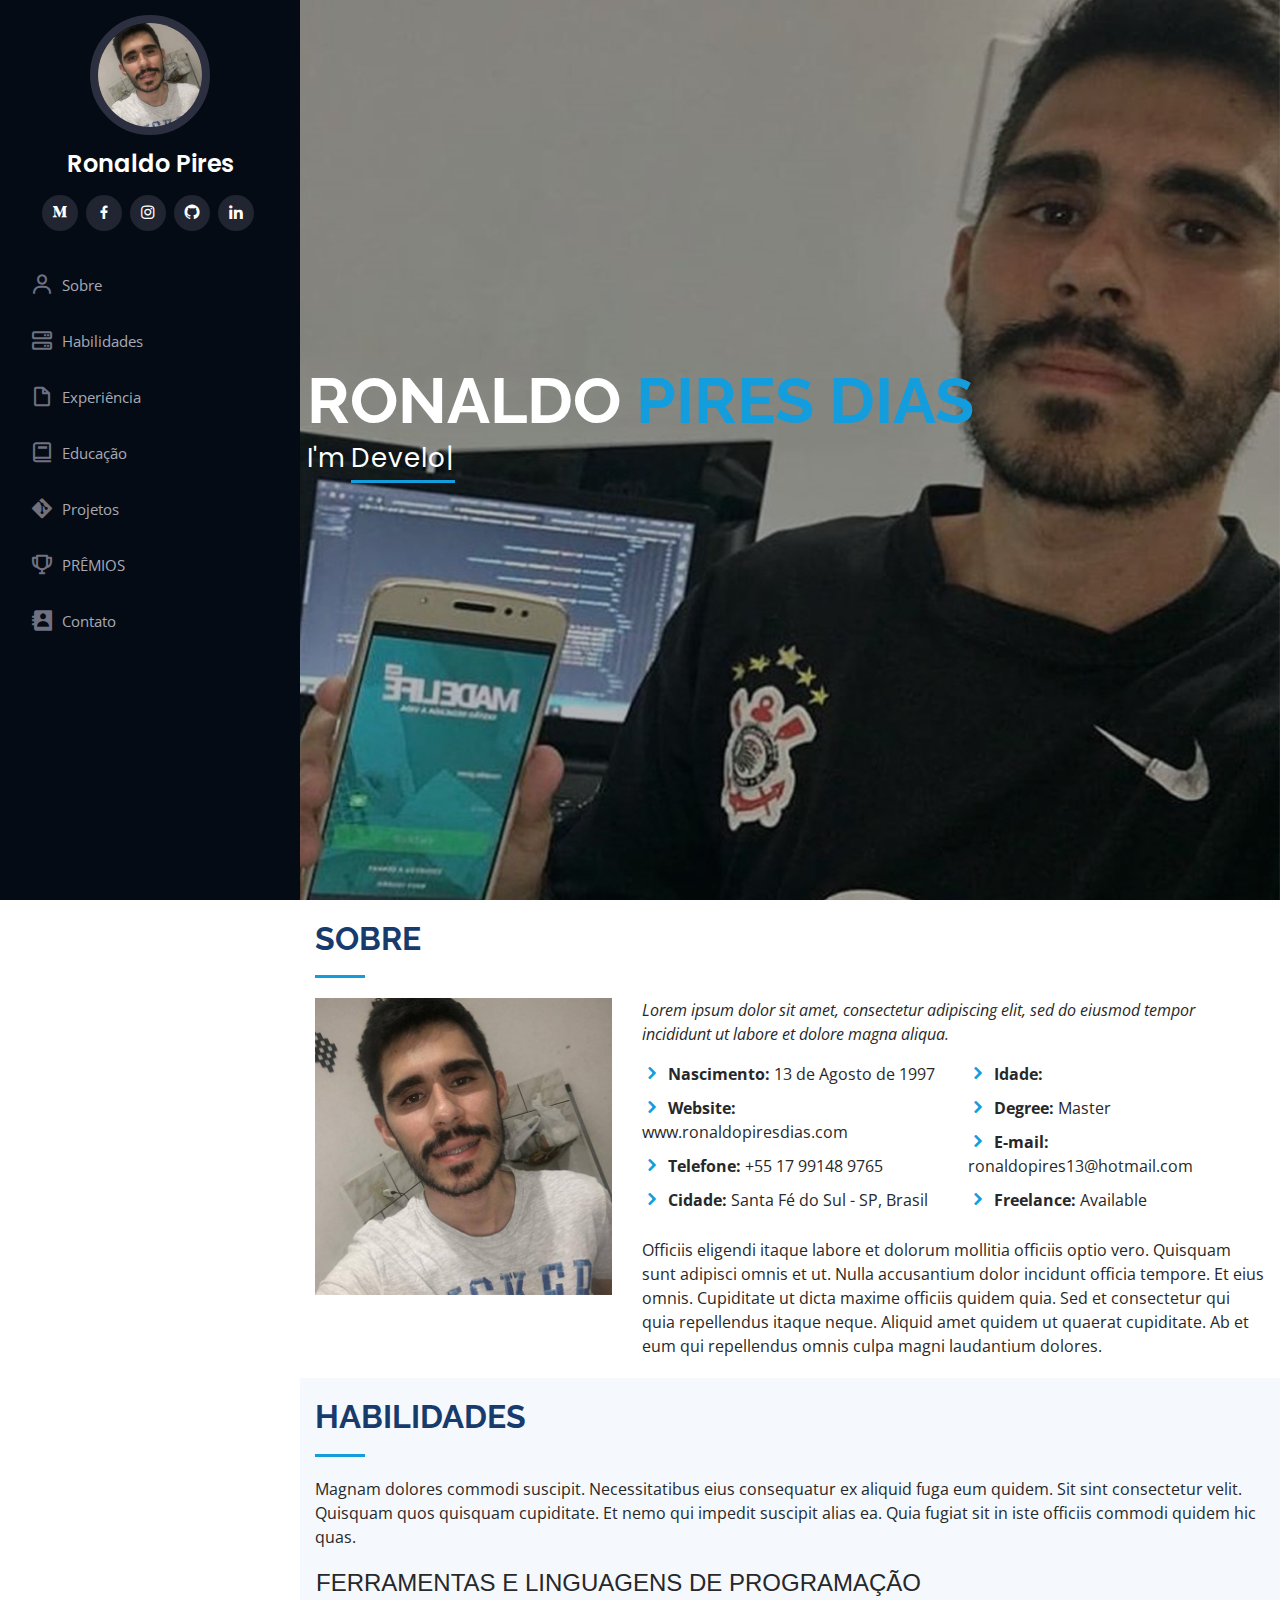
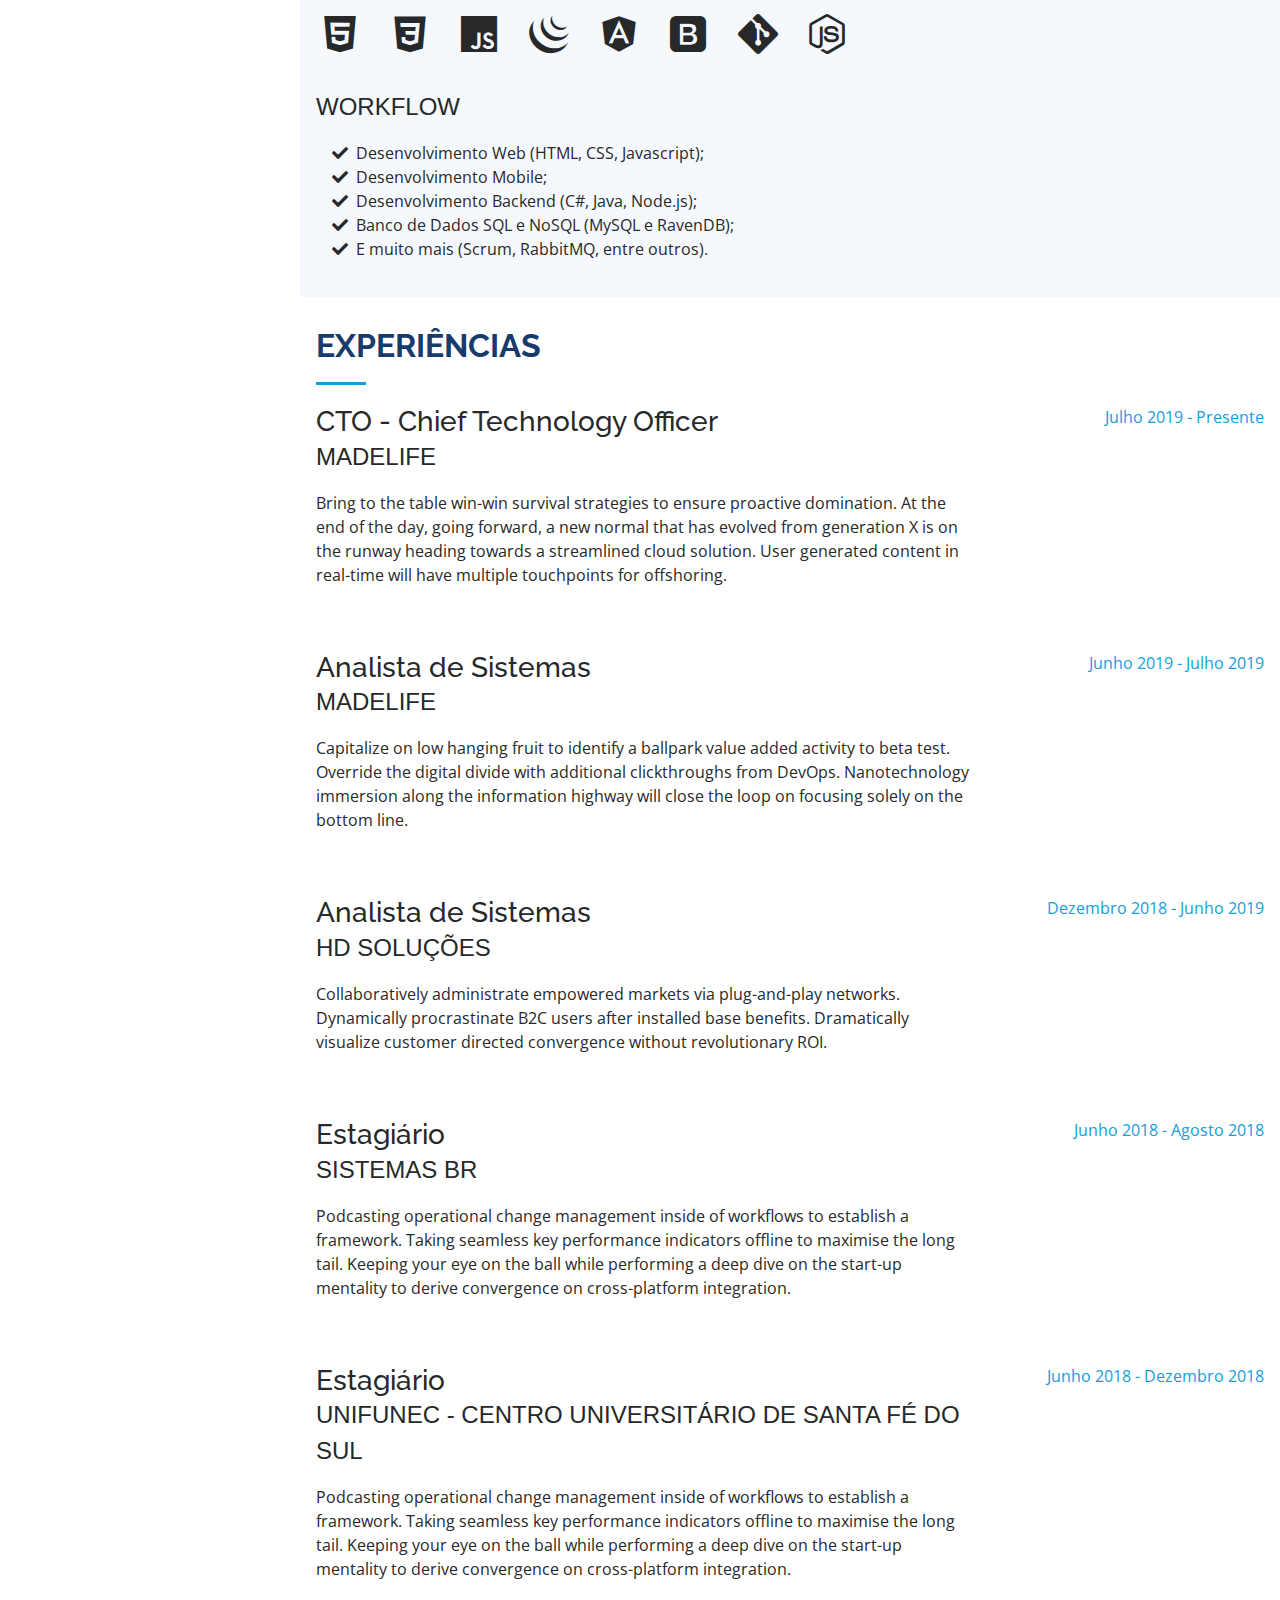
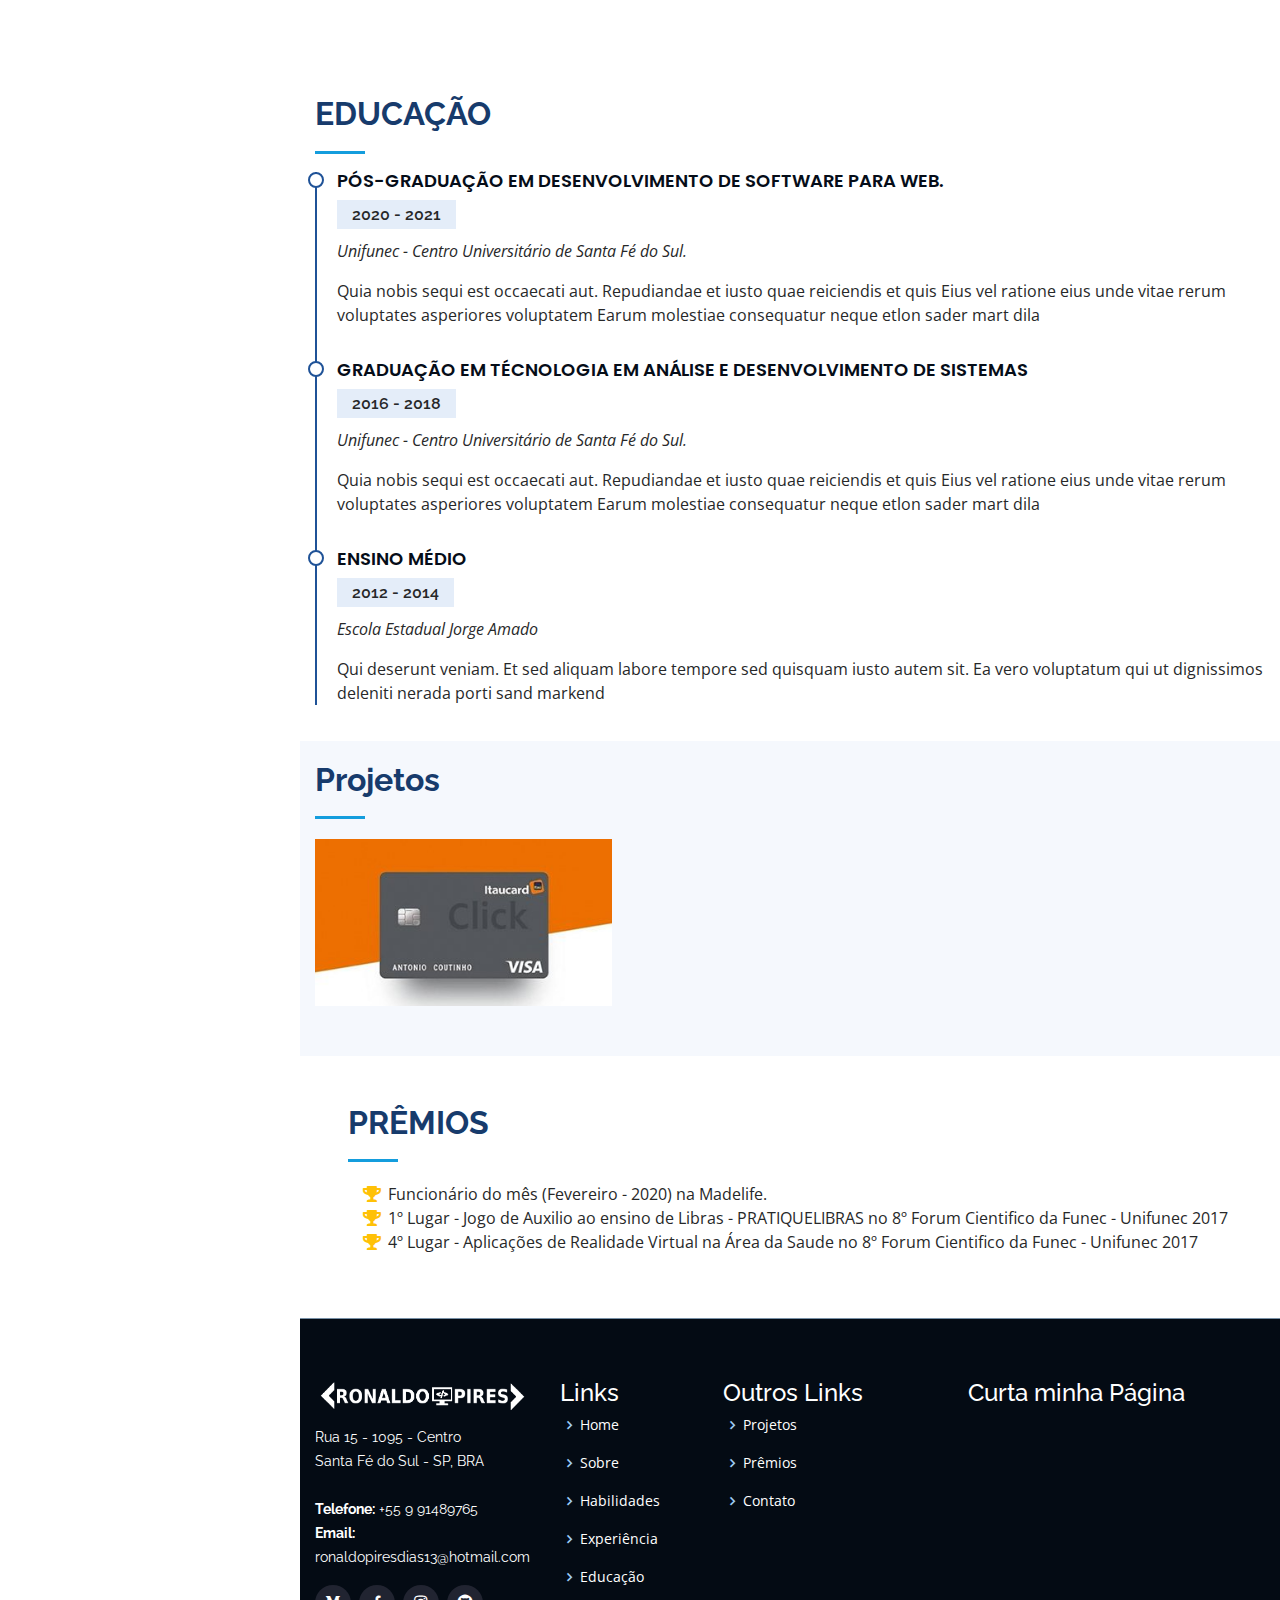
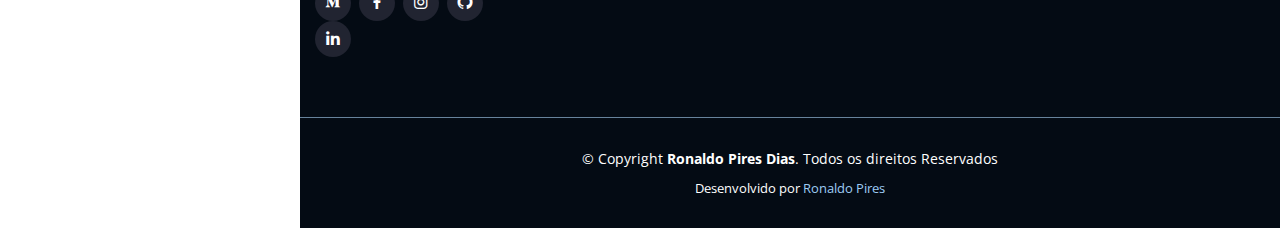
==== commit b3e92141: "excluindo arquivos desnecessarios" ====
--- a/index.html
+++ b/index.html
@@ -18,9 +18,6 @@
   <link href="vendor/icofont/icofont.min.css" rel="stylesheet">
   <link href="vendor/boxicons/css/boxicons.min.css" rel="stylesheet">
   <link href="vendor/fontawesome-free/css/all.min.css" rel="stylesheet">
-  <link href="vendor/venobox/venobox.css" rel="stylesheet">
-  <link href="vendor/owl.carousel/owl.carousel.min.css" rel="stylesheet">
-
   <link href="css/style.css" rel="stylesheet">
 
 </head>
@@ -398,11 +395,6 @@
     src="https://connect.facebook.net/pt_BR/sdk.js#xfbml=1&version=v6.0"></script>
   <script src="vendor/jquery/jquery.min.js"></script>
   <script src="vendor/bootstrap/js/bootstrap.bundle.min.js"></script>
-  <script src="vendor/waypoints/jquery.waypoints.min.js"></script>
-  <script src="vendor/counterup/counterup.min.js"></script>
-  <script src="vendor/isotope-layout/isotope.pkgd.min.js"></script>
-  <script src="vendor/venobox/venobox.min.js"></script>
-  <script src="vendor/owl.carousel/owl.carousel.min.js"></script>
   <script src="vendor/typed.js/typed.min.js"></script>
   <script src="js/main.js"></script>
 </body>
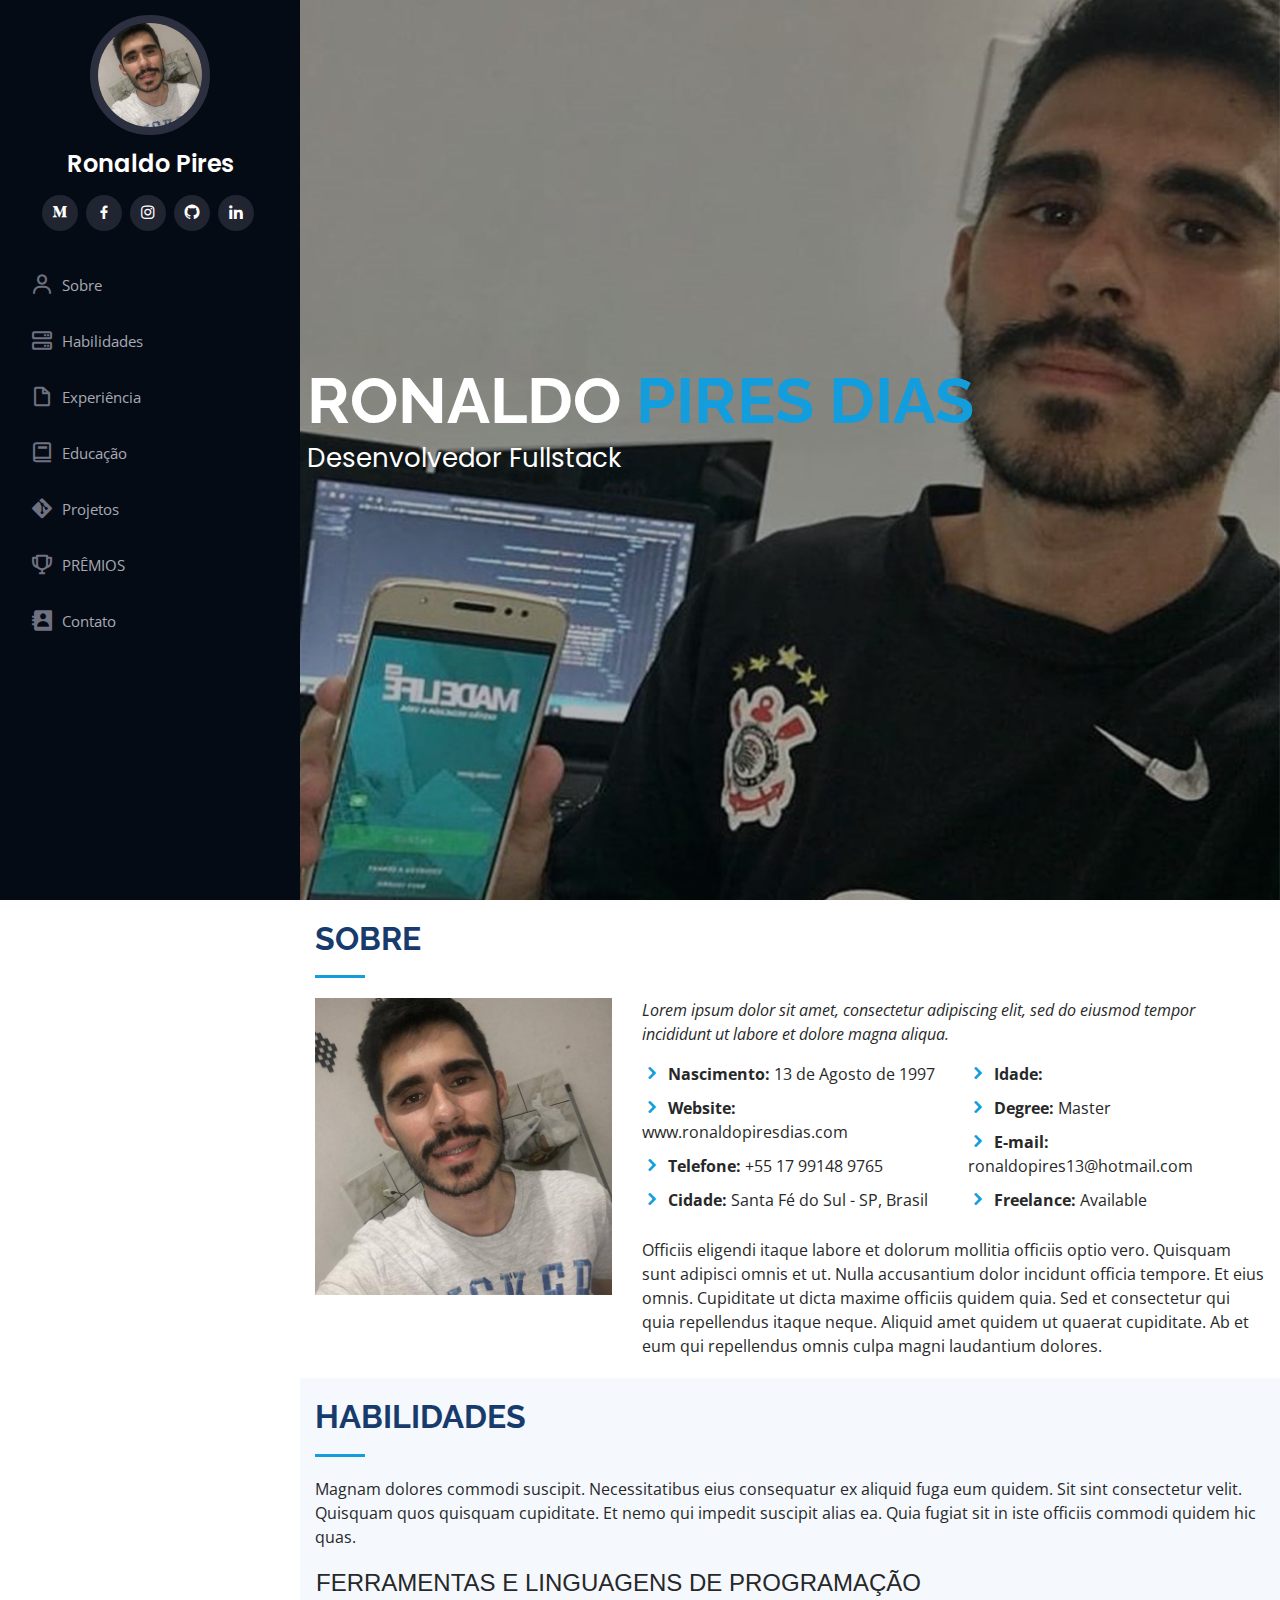
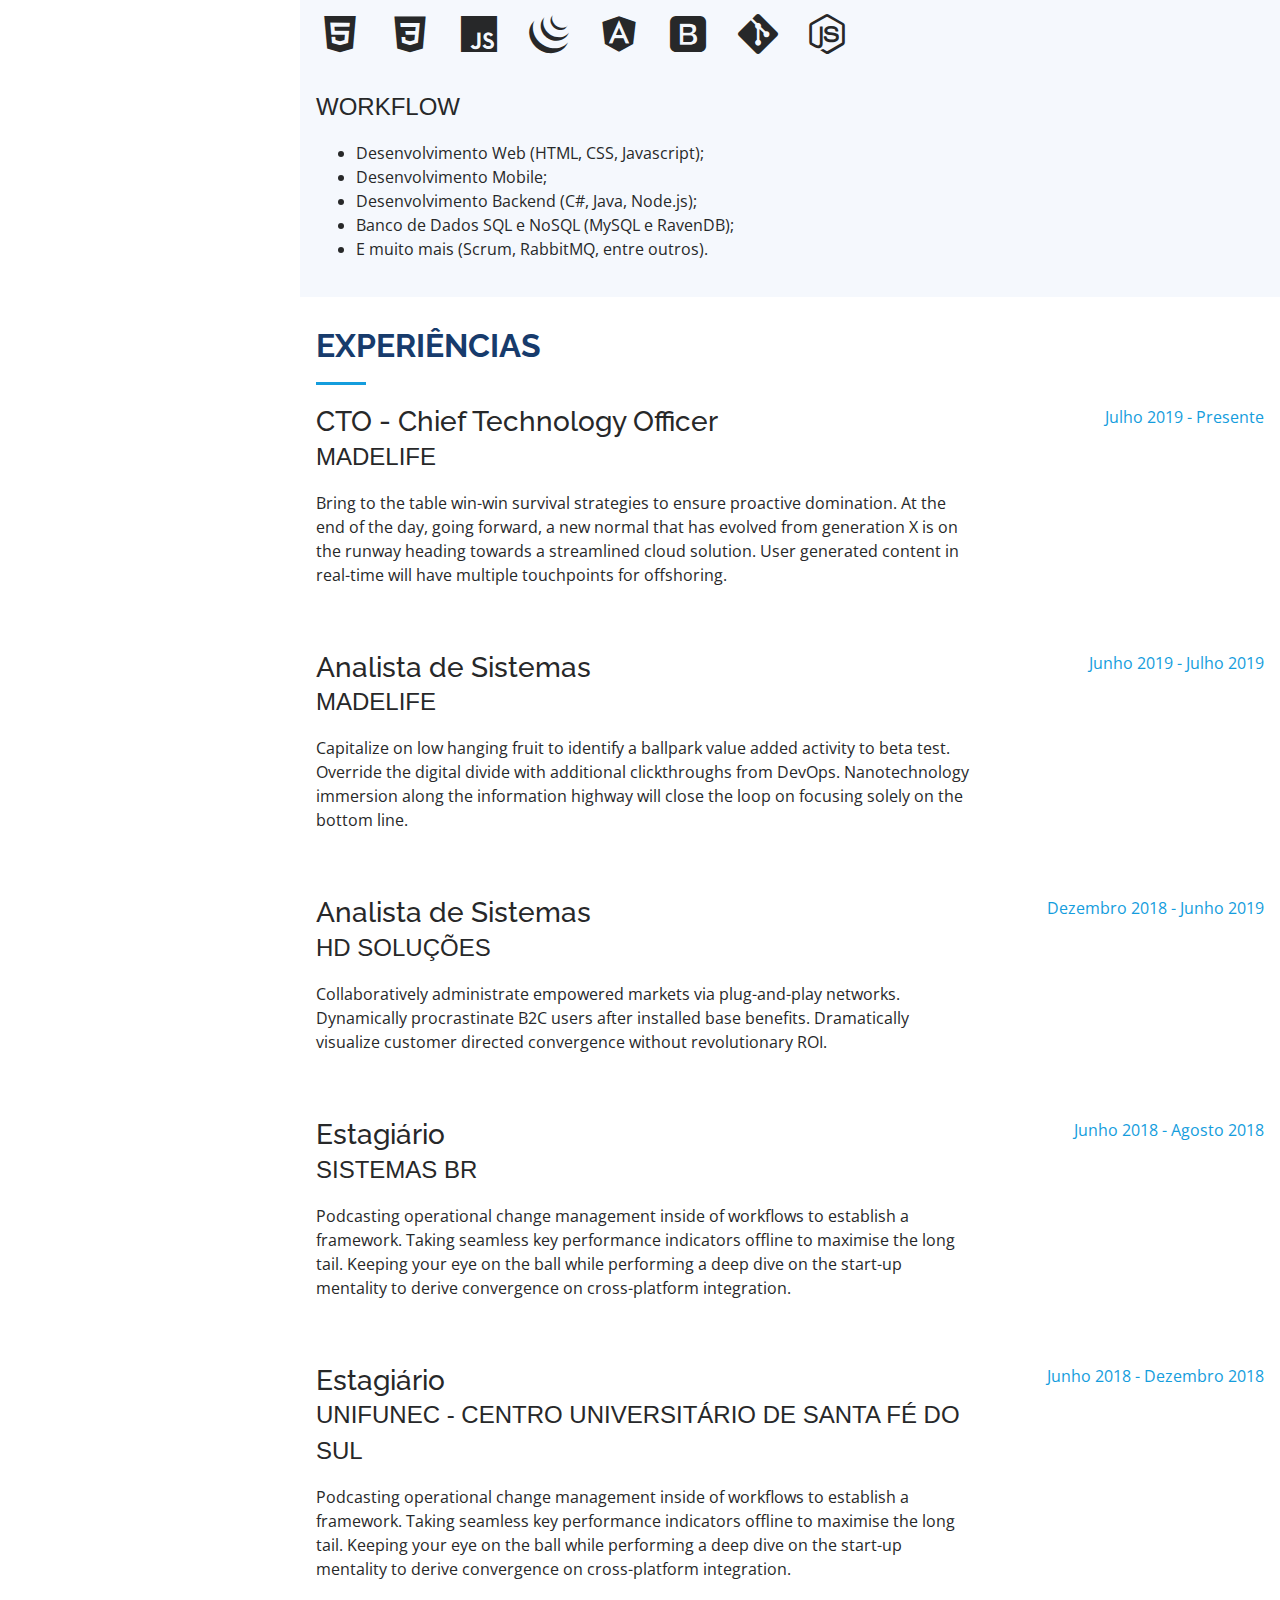
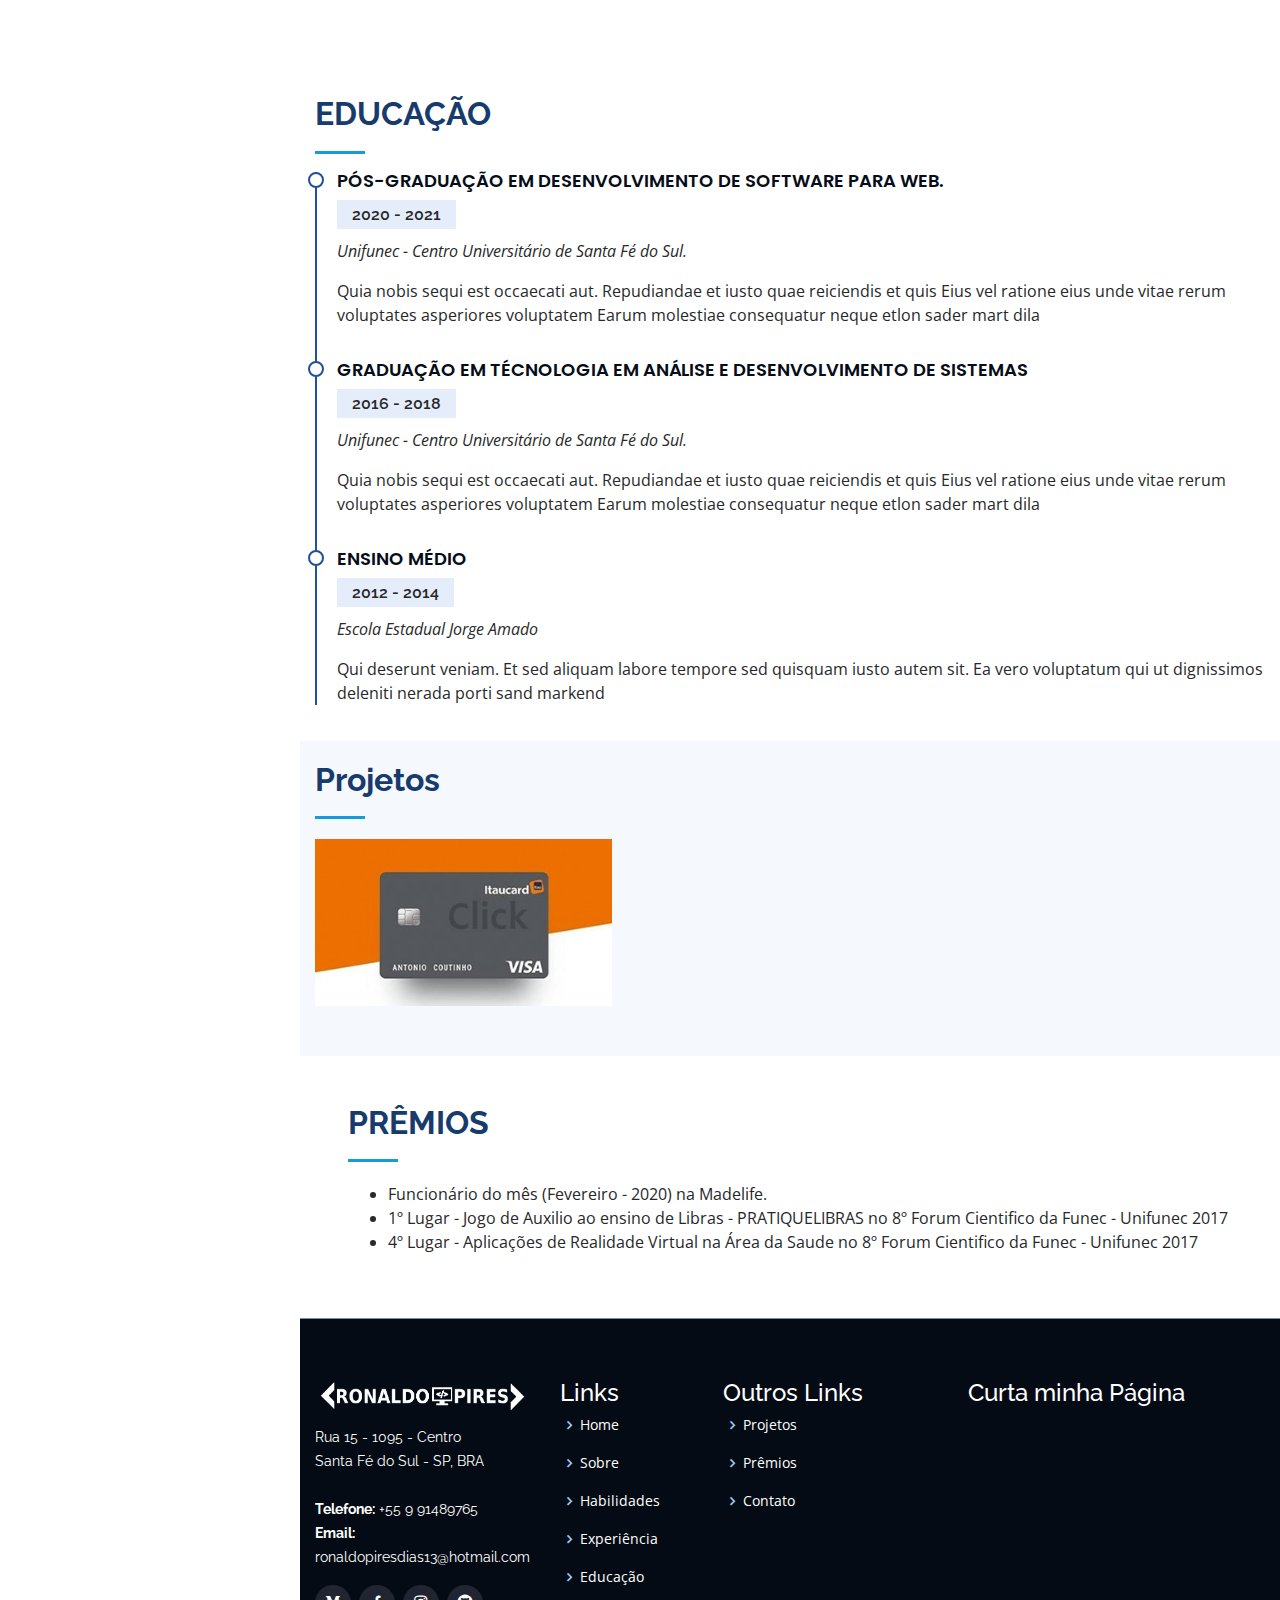
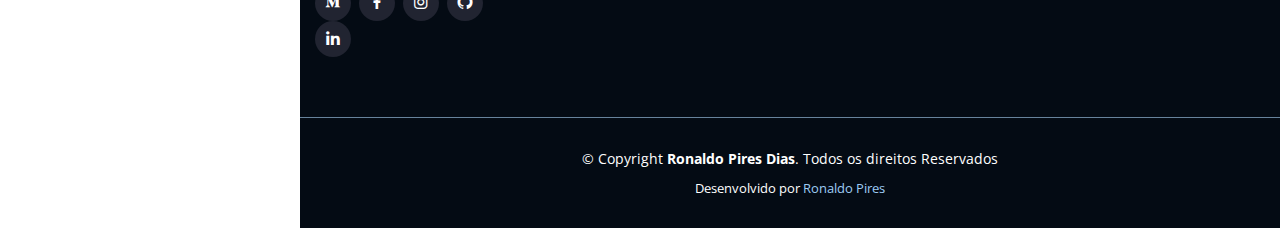
==== commit 16342610: "melhorias" ====
--- a/index.html
+++ b/index.html
@@ -17,7 +17,6 @@
   <link href="vendor/bootstrap/css/bootstrap.min.css" rel="stylesheet">
   <link href="vendor/icofont/icofont.min.css" rel="stylesheet">
   <link href="vendor/boxicons/css/boxicons.min.css" rel="stylesheet">
-  <link href="vendor/fontawesome-free/css/all.min.css" rel="stylesheet">
   <link href="css/style.css" rel="stylesheet">
 
 </head>
@@ -60,7 +59,7 @@
       <h1 class="">RONALDO
         <span class="text-primary">PIRES DIAS</span>
       </h1>
-      <p>I'm <span class="typed" data-typed-items="Developer, Freelancer, Fullstack, DBA, Developer Mobile"></span></p>
+      <p>Desenvolvedor Fullstack</p>
     </div>
   </div>
 
@@ -393,9 +392,8 @@
   <div id="fb-root"></div>
   <script async defer crossorigin="anonymous"
     src="https://connect.facebook.net/pt_BR/sdk.js#xfbml=1&version=v6.0"></script>
-  <script src="vendor/jquery/jquery.min.js"></script>
+  <script src="assets/vendor/jquery/jquery.min.js"></script>
   <script src="vendor/bootstrap/js/bootstrap.bundle.min.js"></script>
-  <script src="vendor/typed.js/typed.min.js"></script>
   <script src="js/main.js"></script>
 </body>
 
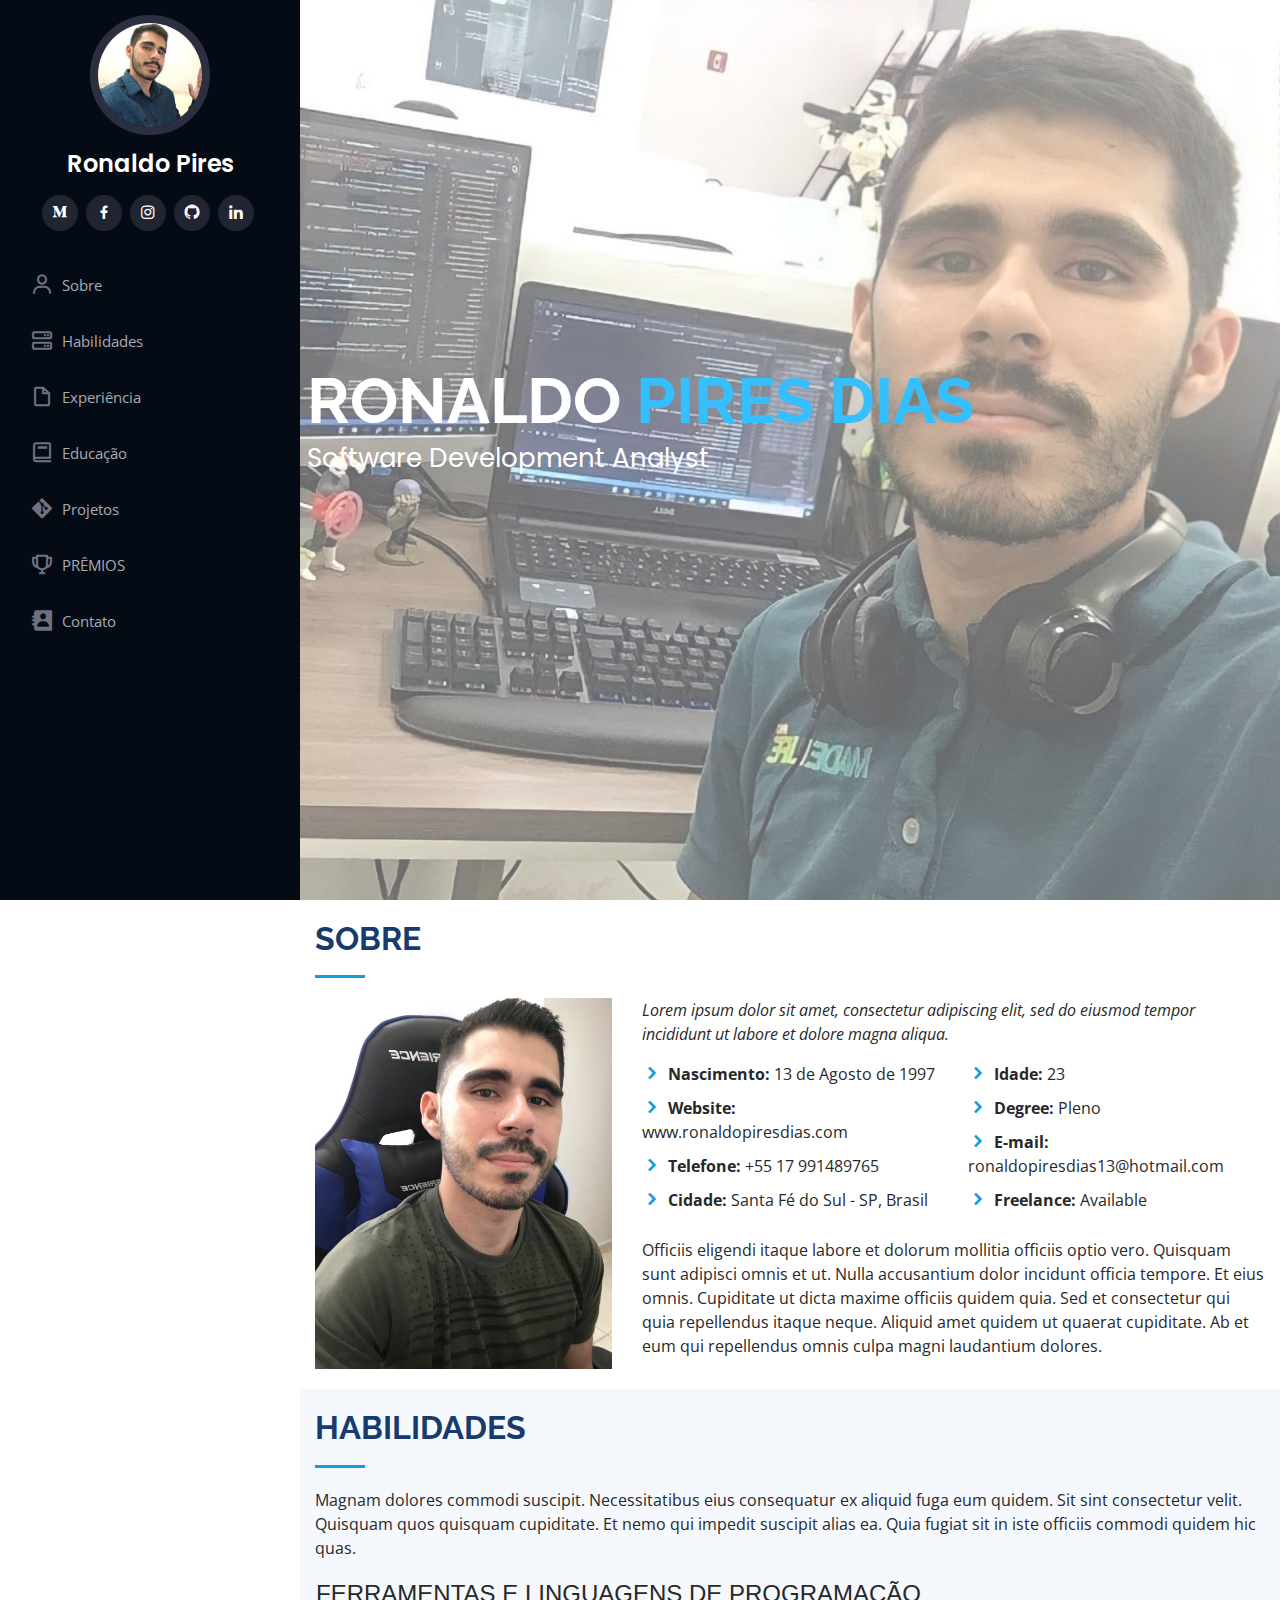
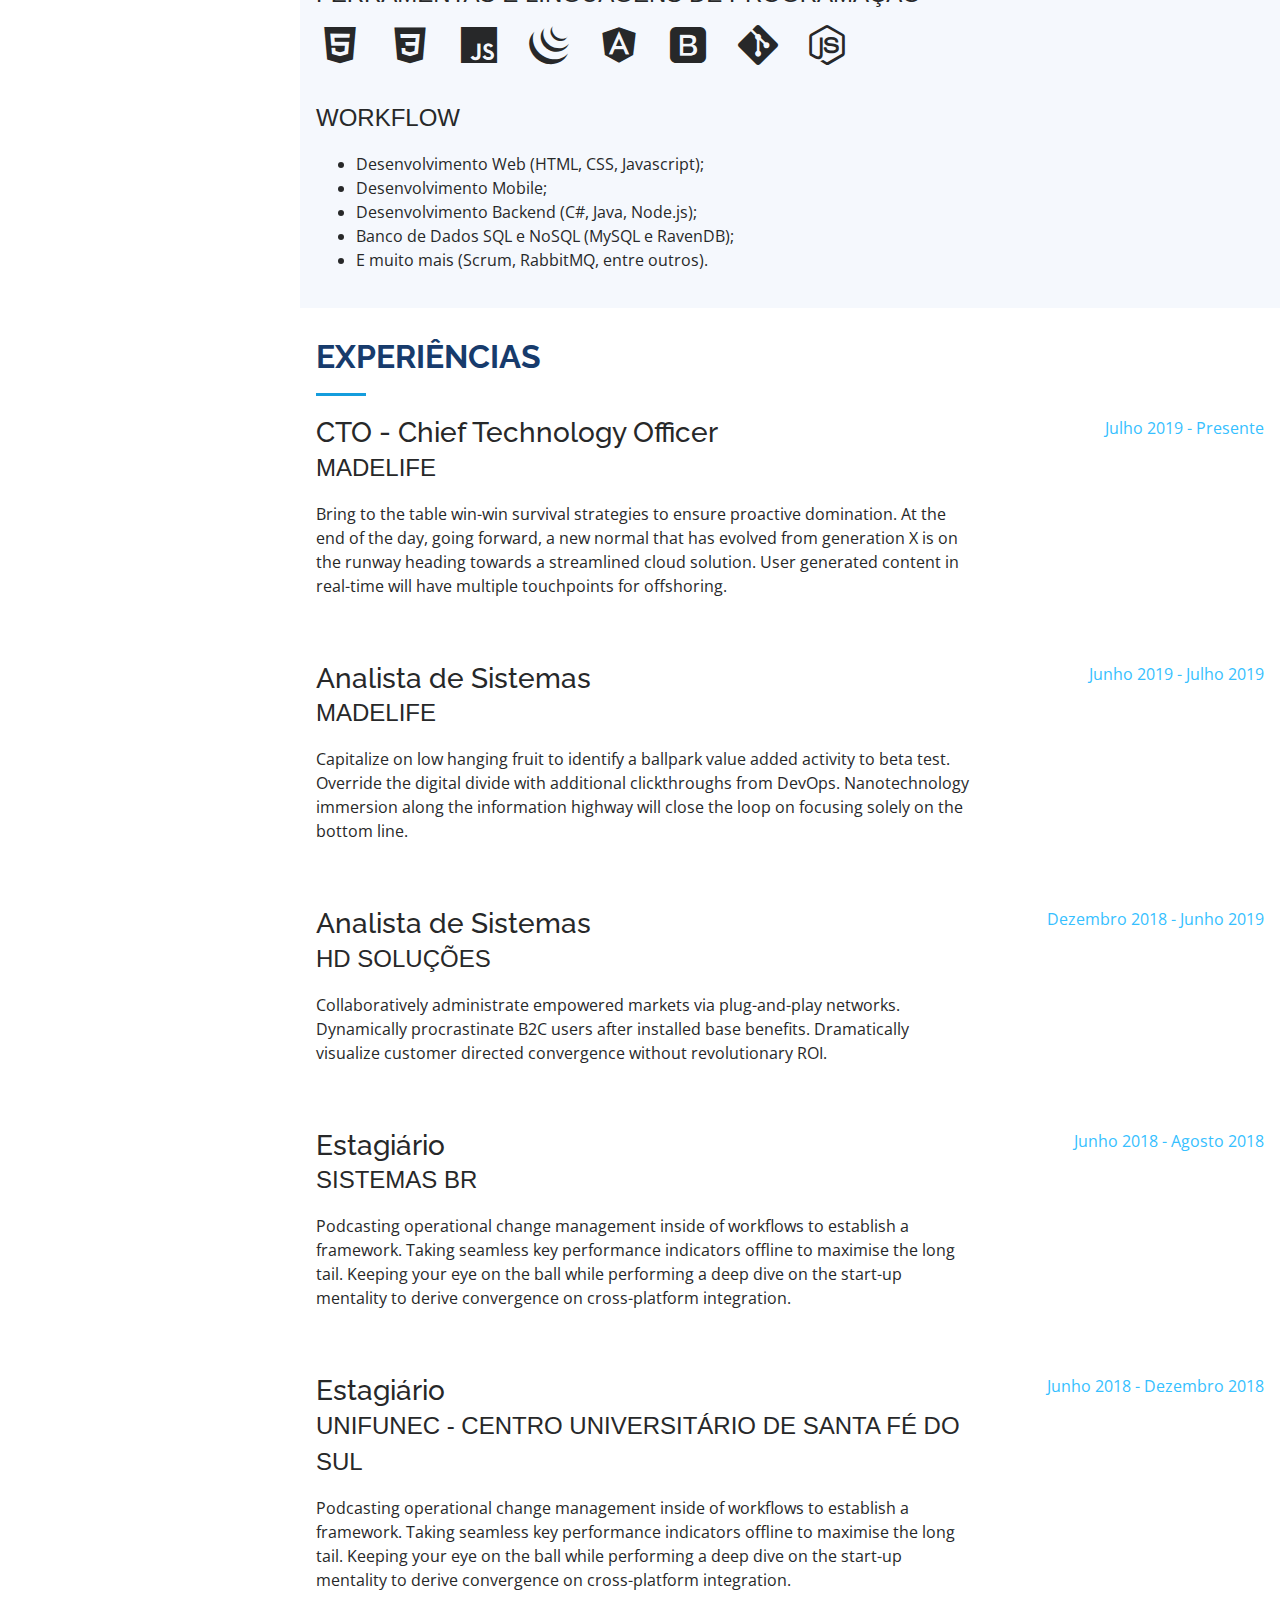
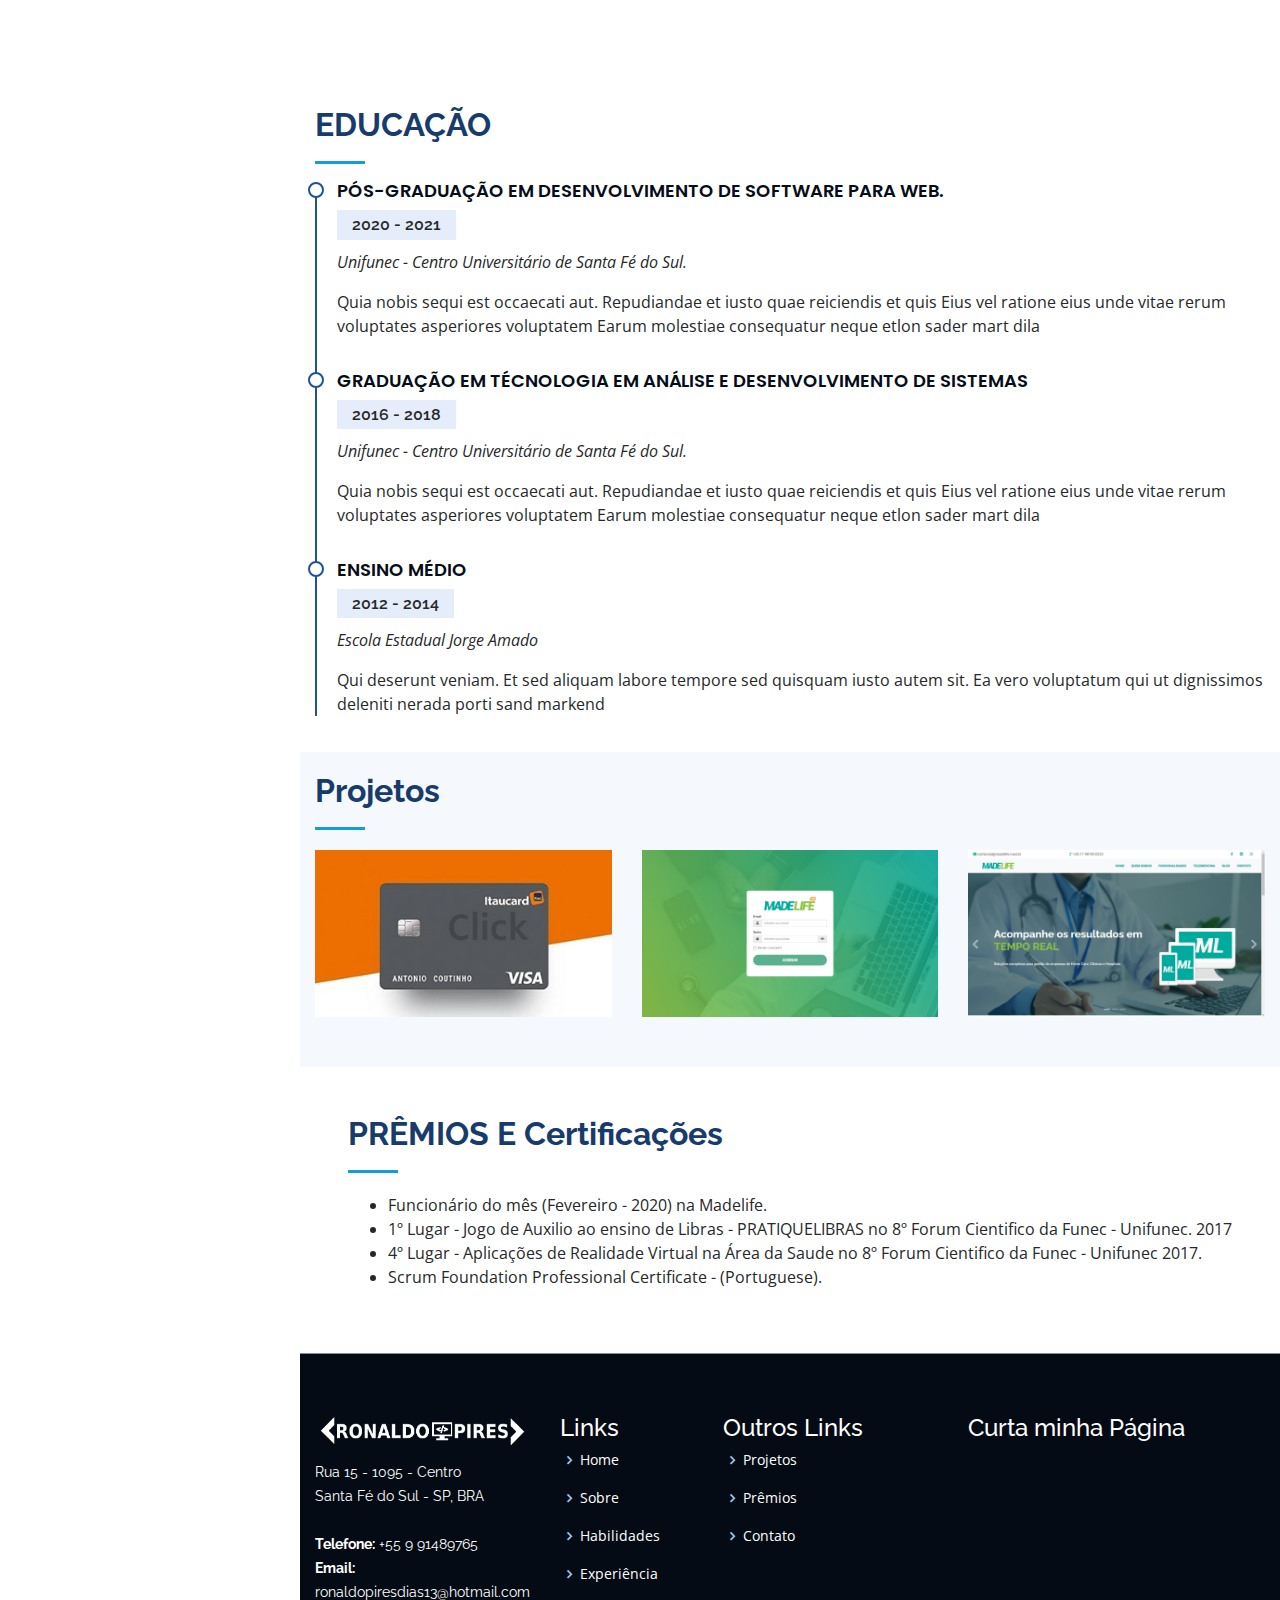
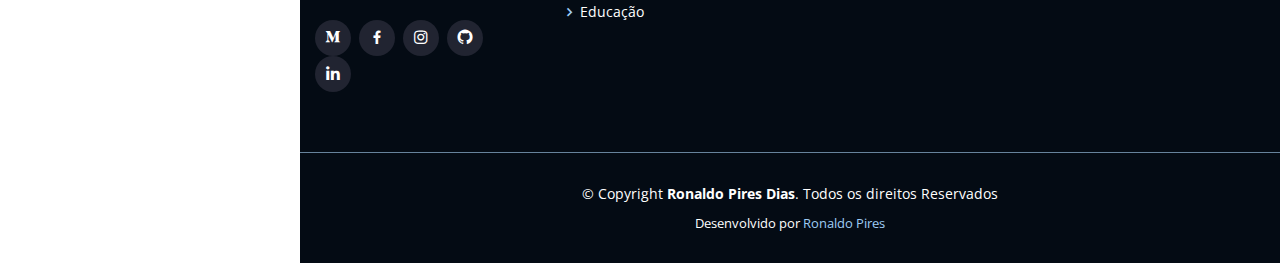
==== commit 5b7fb666: "trab" ====
--- a/index.html
+++ b/index.html
@@ -25,7 +25,7 @@
   <header id="header">
     <div class="d-flex flex-column">
       <div class="profile">
-        <img src="img/img-perfil.jpg" alt="" class="img-fluid rounded-circle">
+        <img src="img/perfil.jpg" alt="" class="img-fluid rounded-circle">
         <h1 class="text-light"><a href="index.html">Ronaldo Pires</a></h1>
         <div class="social-links mt-3 text-center">
           <a href="https://medium.com/@ronaldo.pires" target="_blank" class="twitter"><i class="bx bxl-medium"></i></a>
@@ -59,7 +59,7 @@
       <h1 class="">RONALDO
         <span class="text-primary">PIRES DIAS</span>
       </h1>
-      <p>Desenvolvedor Fullstack</p>
+      <p>Software Development Analyst</p>
     </div>
   </div>
 
@@ -72,7 +72,7 @@
         </div>
         <div class="row">
           <div class="col-lg-4">
-            <img src="img/img-perfil.jpg" class="img-fluid" alt="">
+            <img src="img/sobre-eu.jpg" class="img-fluid" alt="">
           </div>
           <div class="col-lg-8 pt-4 pt-lg-0 content">
             <p class="font-italic">
@@ -85,15 +85,15 @@
                 <ul>
                   <li><i class="icofont-rounded-right"></i> <strong>Nascimento:</strong> 13 de Agosto de 1997</li>
                   <li><i class="icofont-rounded-right"></i> <strong>Website:</strong> www.ronaldopiresdias.com</li>
-                  <li><i class="icofont-rounded-right"></i> <strong>Telefone:</strong> +55 17 99148 9765</li>
+                  <li><i class="icofont-rounded-right"></i> <strong>Telefone:</strong> +55 17 991489765</li>
                   <li><i class="icofont-rounded-right"></i> <strong>Cidade:</strong> Santa Fé do Sul - SP, Brasil</li>
                 </ul>
               </div>
               <div class="col-lg-6">
                 <ul>
-                  <li><i class="icofont-rounded-right"></i> <strong>Idade:</strong> <span id="idade"></span></li>
-                  <li><i class="icofont-rounded-right"></i> <strong>Degree:</strong> Master</li>
-                  <li><i class="icofont-rounded-right"></i> <strong>E-mail:</strong> ronaldopires13@hotmail.com</li>
+                  <li><i class="icofont-rounded-right"></i> <strong>Idade:</strong> <span id="idade">23</span></li>
+                  <li><i class="icofont-rounded-right"></i> <strong>Degree:</strong> Pleno</li>
+                  <li><i class="icofont-rounded-right"></i> <strong>E-mail:</strong> ronaldopiresdias13@hotmail.com</li>
                   <li><i class="icofont-rounded-right"></i> <strong>Freelance:</strong> Available</li>
                 </ul>
               </div>
@@ -153,19 +153,24 @@
               <ul class="fa-ul mb-0">
                 <li>
                   <i class="fa-li fa fa-check"></i>
-                  Desenvolvimento Web (HTML, CSS, Javascript);</li>
+                  Desenvolvimento Web (HTML, CSS, Javascript);
+                </li>
                 <li>
                   <i class="fa-li fa fa-check"></i>
-                  Desenvolvimento Mobile;</li>
+                  Desenvolvimento Mobile;
+                </li>
                 <li>
                   <i class="fa-li fa fa-check"></i>
-                  Desenvolvimento Backend (C#, Java, Node.js);</li>
+                  Desenvolvimento Backend (C#, Java, Node.js);
+                </li>
                 <li>
                   <i class="fa-li fa fa-check"></i>
-                  Banco de Dados SQL e NoSQL (MySQL e RavenDB);</li>
+                  Banco de Dados SQL e NoSQL (MySQL e RavenDB);
+                </li>
                 <li>
                   <i class="fa-li fa fa-check"></i>
-                  E muito mais (Scrum, RabbitMQ, entre outros).</li>
+                  E muito mais (Scrum, RabbitMQ, entre outros).
+                </li>
               </ul>
             </div>
           </div>
@@ -295,6 +300,28 @@
               </div>
             </div>
           </div>
+          <div class="col-lg-4 col-md-6 portfolio-item filter-app">
+            <div class="portfolio-wrap">
+              <img src="img/ml-web.jpeg" class="img-fluid" alt="">
+              <div class="portfolio-links">
+                <a href="img/ml-web.jpeg" data-gall="portfolioGallery" class="venobox" title="Projeto 1"><i
+                    class="bx bx-plus"></i></a>
+                <a href="https://madelife.med.br:9020" target="_blank" title="More Details"><i
+                    class="bx bx-link"></i></a>
+              </div>
+            </div>
+          </div>
+          <div class="col-lg-4 col-md-6 portfolio-item filter-app">
+            <div class="portfolio-wrap">
+              <img src="img/ml-site.jpeg" class="img-fluid" alt="">
+              <div class="portfolio-links">
+                <a href="img/ml-site.jpeg" data-gall="portfolioGallery" class="venobox" title="Projeto 1"><i
+                    class="bx bx-plus"></i></a>
+                <a href="https://www.madelife.med.br" target="_blank" title="More Details"><i
+                    class="bx bx-link"></i></a>
+              </div>
+            </div>
+          </div>
         </div>
       </div>
     </section>
@@ -302,19 +329,25 @@
     <section id="premios" class="resume p-3 p-lg-5 d-flex align-items-center">
       <div class="w-100">
         <div class="section-title">
-          <h2>PRÊMIOS</h2>
+          <h2>PRÊMIOS E Certificações</h2>
         </div>
         <ul class="fa-ul">
           <li>
             <i class="fa-li fa fa-trophy text-warning"></i>
-            Funcionário do mês (Fevereiro - 2020) na Madelife.</li>
+            Funcionário do mês (Fevereiro - 2020) na Madelife.
+          </li>
           <li>
             <i class="fa-li fa fa-trophy text-warning"></i>
-            1º Lugar - Jogo de Auxilio ao ensino de Libras - PRATIQUELIBRAS no 8º Forum Cientifico da Funec - Unifunec
-            2017</li>
+            1º Lugar - Jogo de Auxilio ao ensino de Libras - PRATIQUELIBRAS no 8º Forum Cientifico da Funec - Unifunec.
+            2017
+          </li>
           <li>
             <i class="fa-li fa fa-trophy text-warning"></i>
-            4º Lugar - Aplicações de Realidade Virtual na Área da Saude no 8º Forum Cientifico da Funec - Unifunec 2017
+            4º Lugar - Aplicações de Realidade Virtual na Área da Saude no 8º Forum Cientifico da Funec - Unifunec 2017.
+          </li>
+          <li>
+            <i class="fa-li fa fa-trophy text-warning"></i>
+            Scrum Foundation Professional Certificate - (Portuguese).
           </li>
         </ul>
       </div>
@@ -393,8 +426,11 @@
   <script async defer crossorigin="anonymous"
     src="https://connect.facebook.net/pt_BR/sdk.js#xfbml=1&version=v6.0"></script>
   <script src="assets/vendor/jquery/jquery.min.js"></script>
-  <script src="vendor/bootstrap/js/bootstrap.bundle.min.js"></script>
+  <script src="vendor/bootstrap/js/bootstrap.min.js"></script>
+
+
   <script src="js/main.js"></script>
+
 </body>
 
 </html>--- a/css/style.css
+++ b/css/style.css
@@ -10,7 +10,7 @@
   text-decoration: none;
 }
 .text-primary {
-  color: #149ddd !important;
+  color: #36bfff !important;
 }
 h1, h2, h3, h4, h5, h6 {
   font-family: "Raleway", sans-serif;
@@ -200,9 +200,9 @@
 # Hero Section
 --------------------------------------------------------------*/
 #hero {
-  width: 100%;
+  /* width: 100%; */
   height: 100vh;
-  background: url("../img/eu-home.jpg") top right;
+  background: url("../img/p11.jpeg");
   background-size: cover;
 }
 
@@ -213,7 +213,7 @@
 }
 #hero:before {
   content: "";
-  background: rgba(5, 13, 24, 0.3);
+  background: rgba(255, 255, 255, 0.4);
   position: absolute;
   bottom: 0;
   top: 0;
